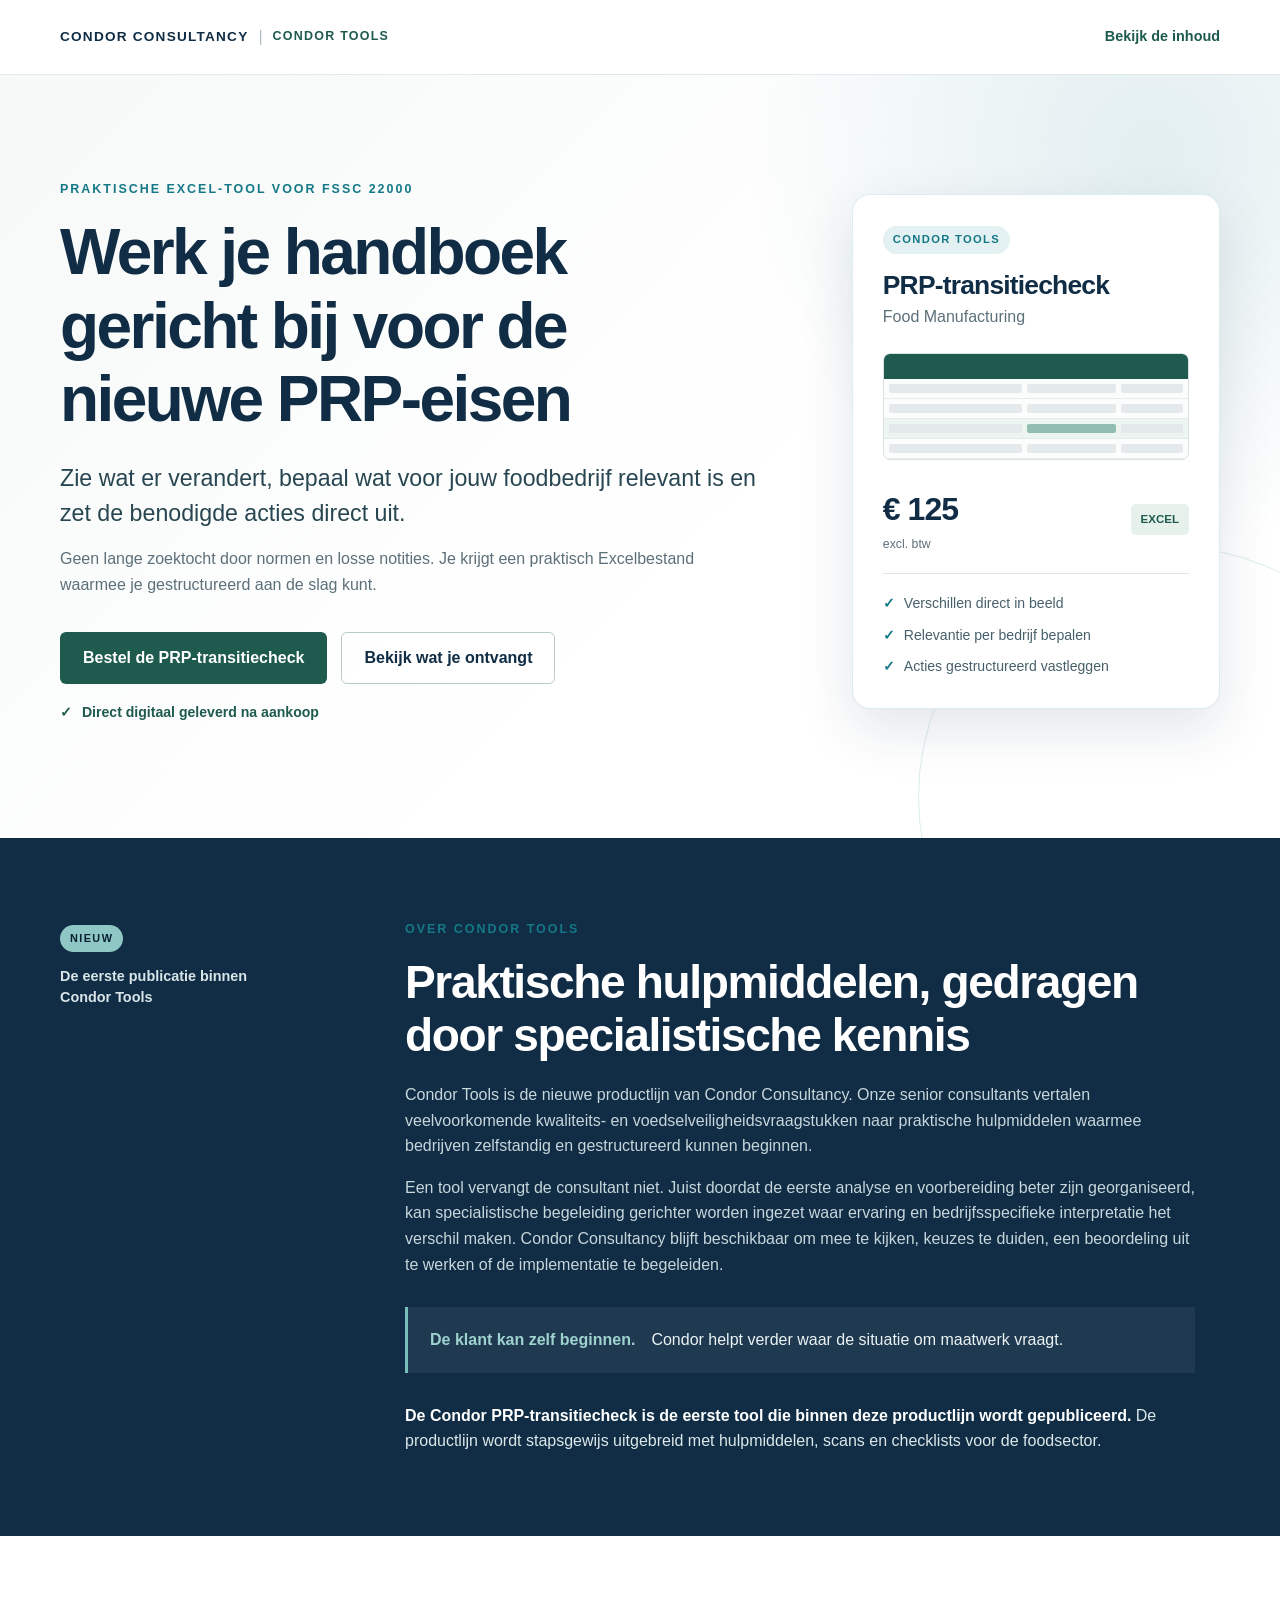
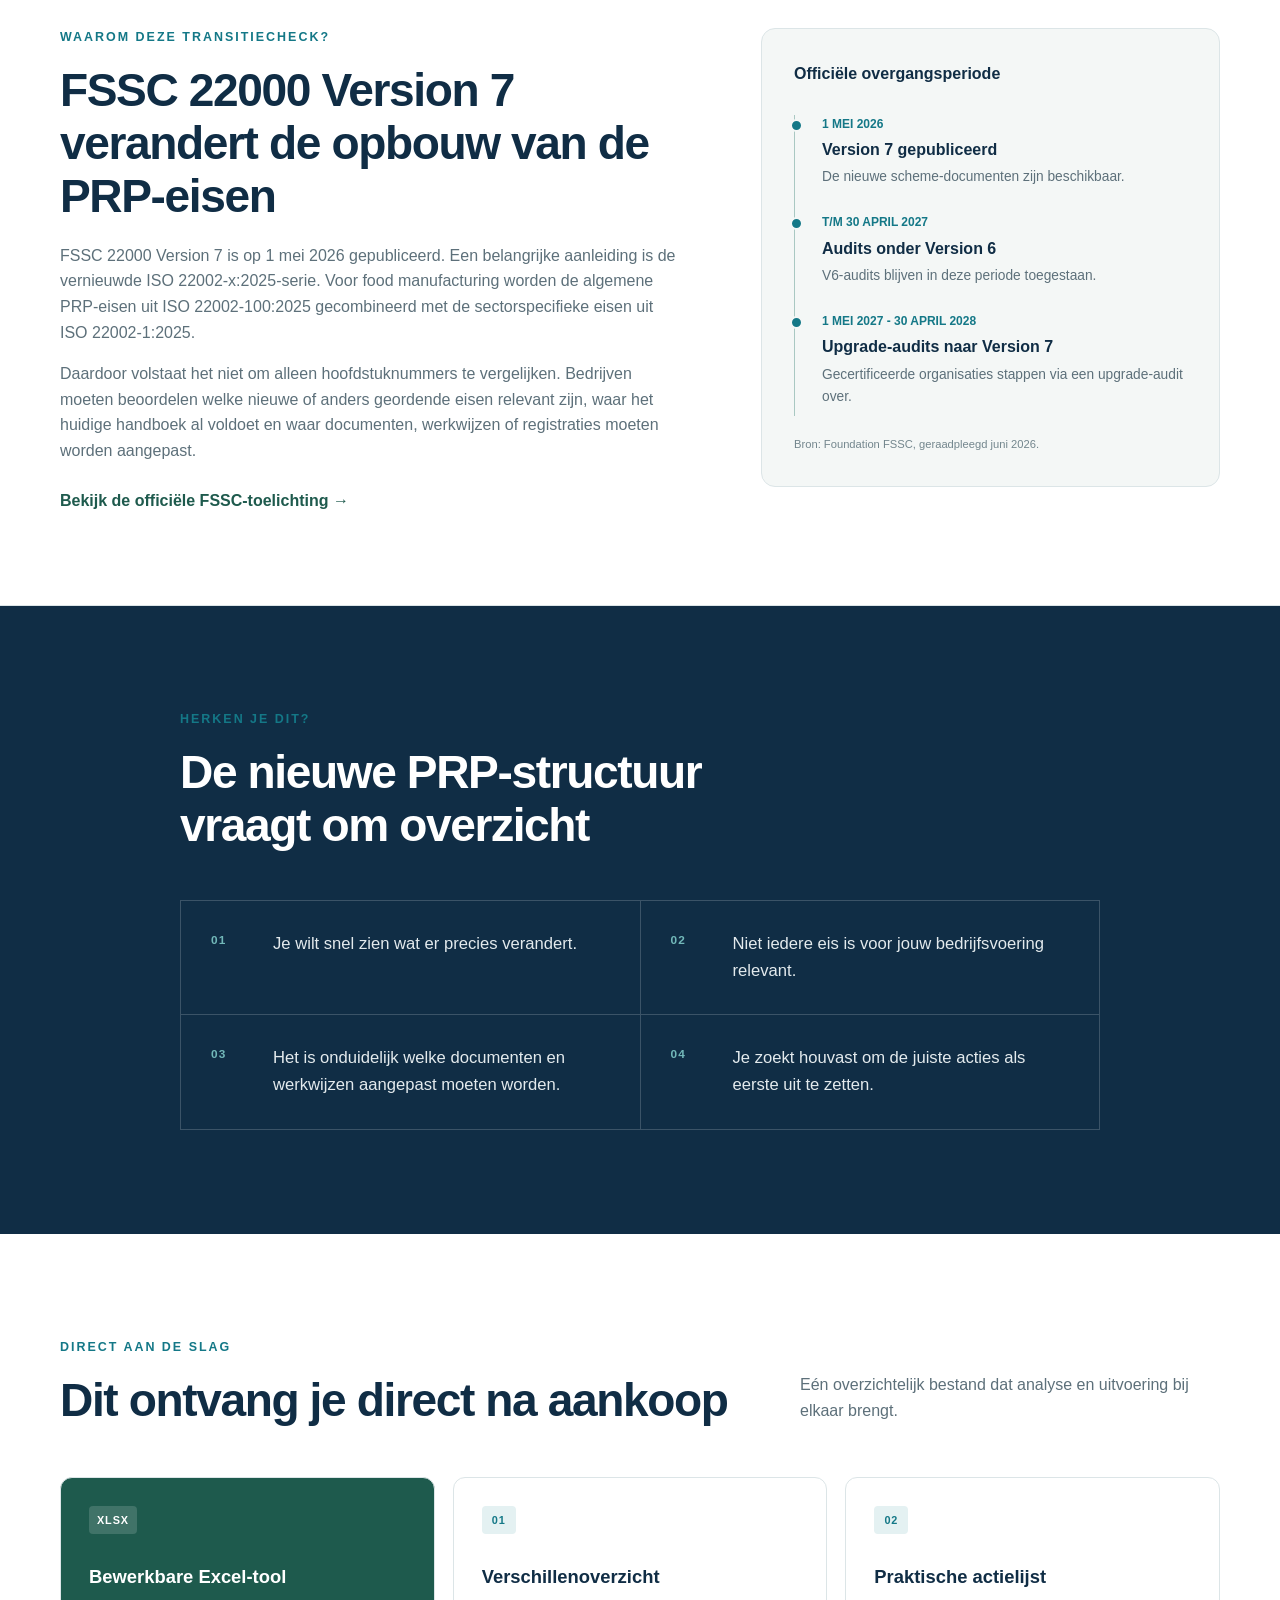
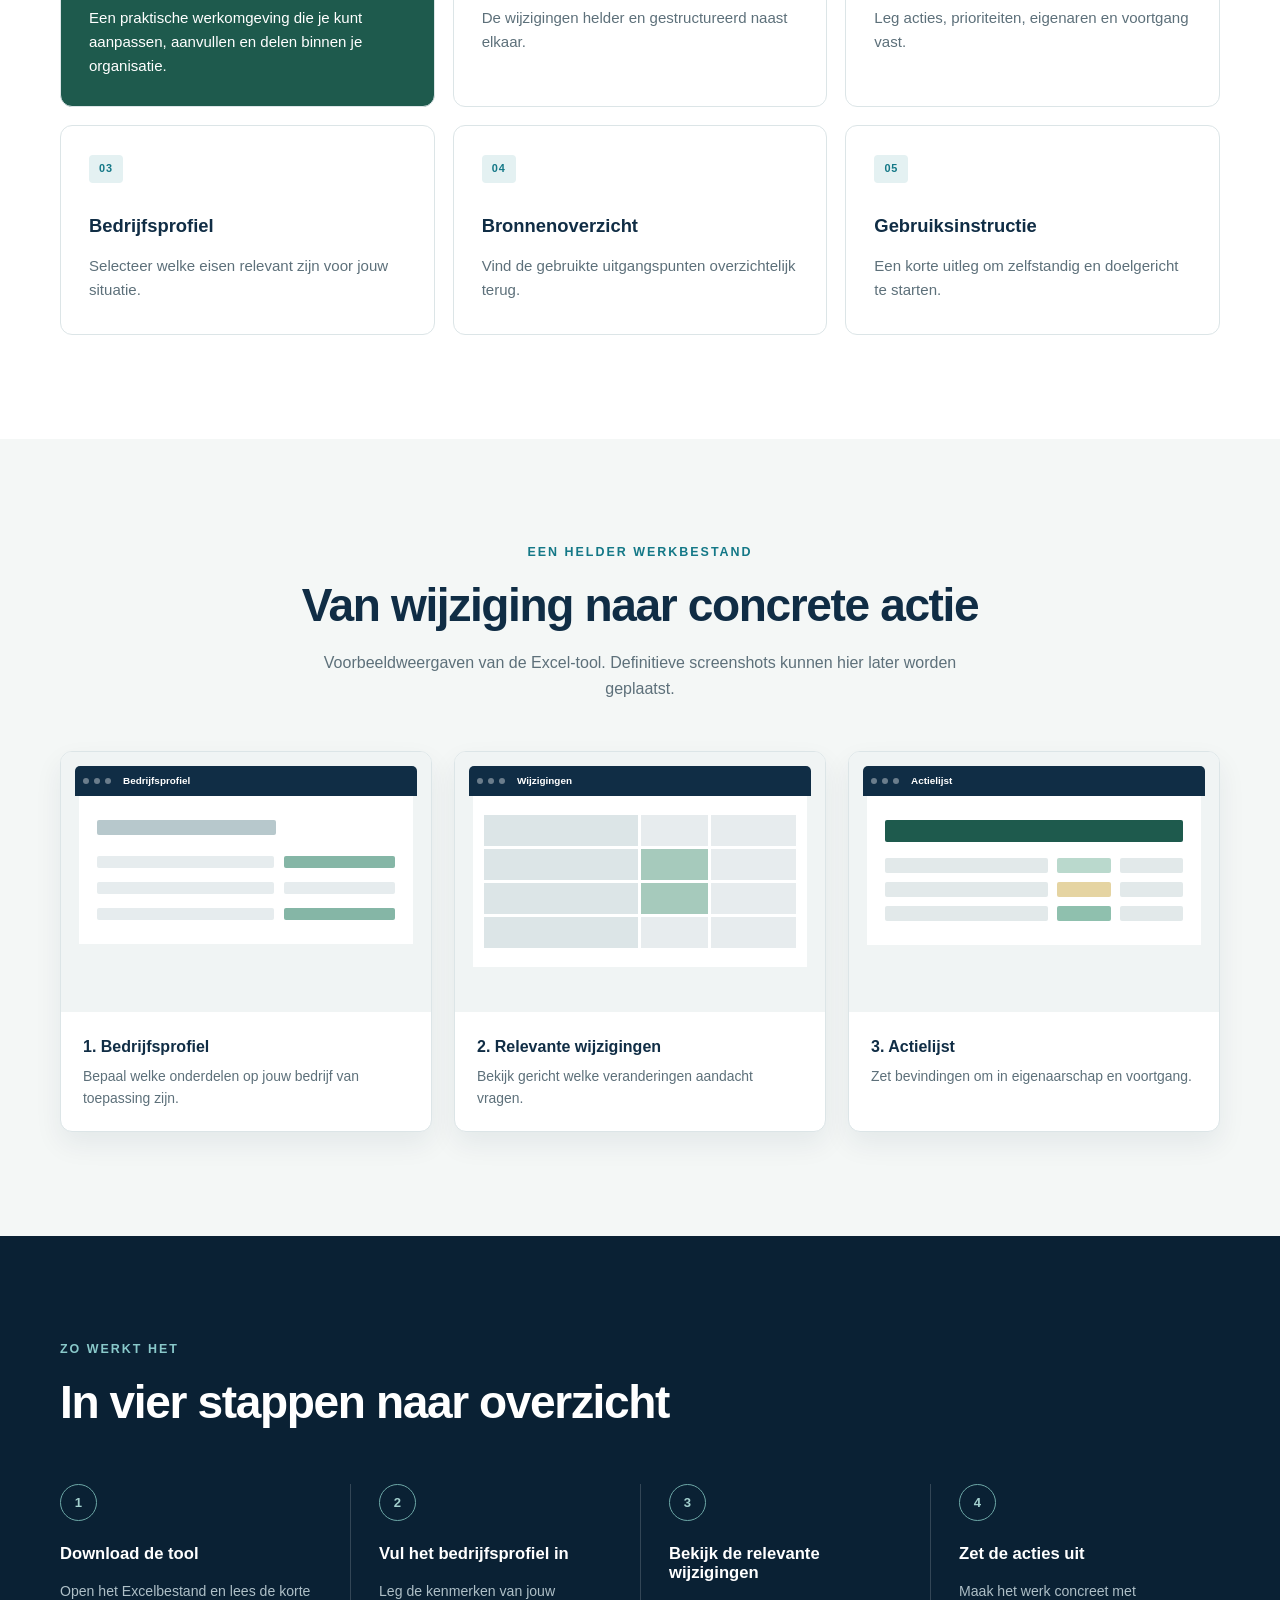
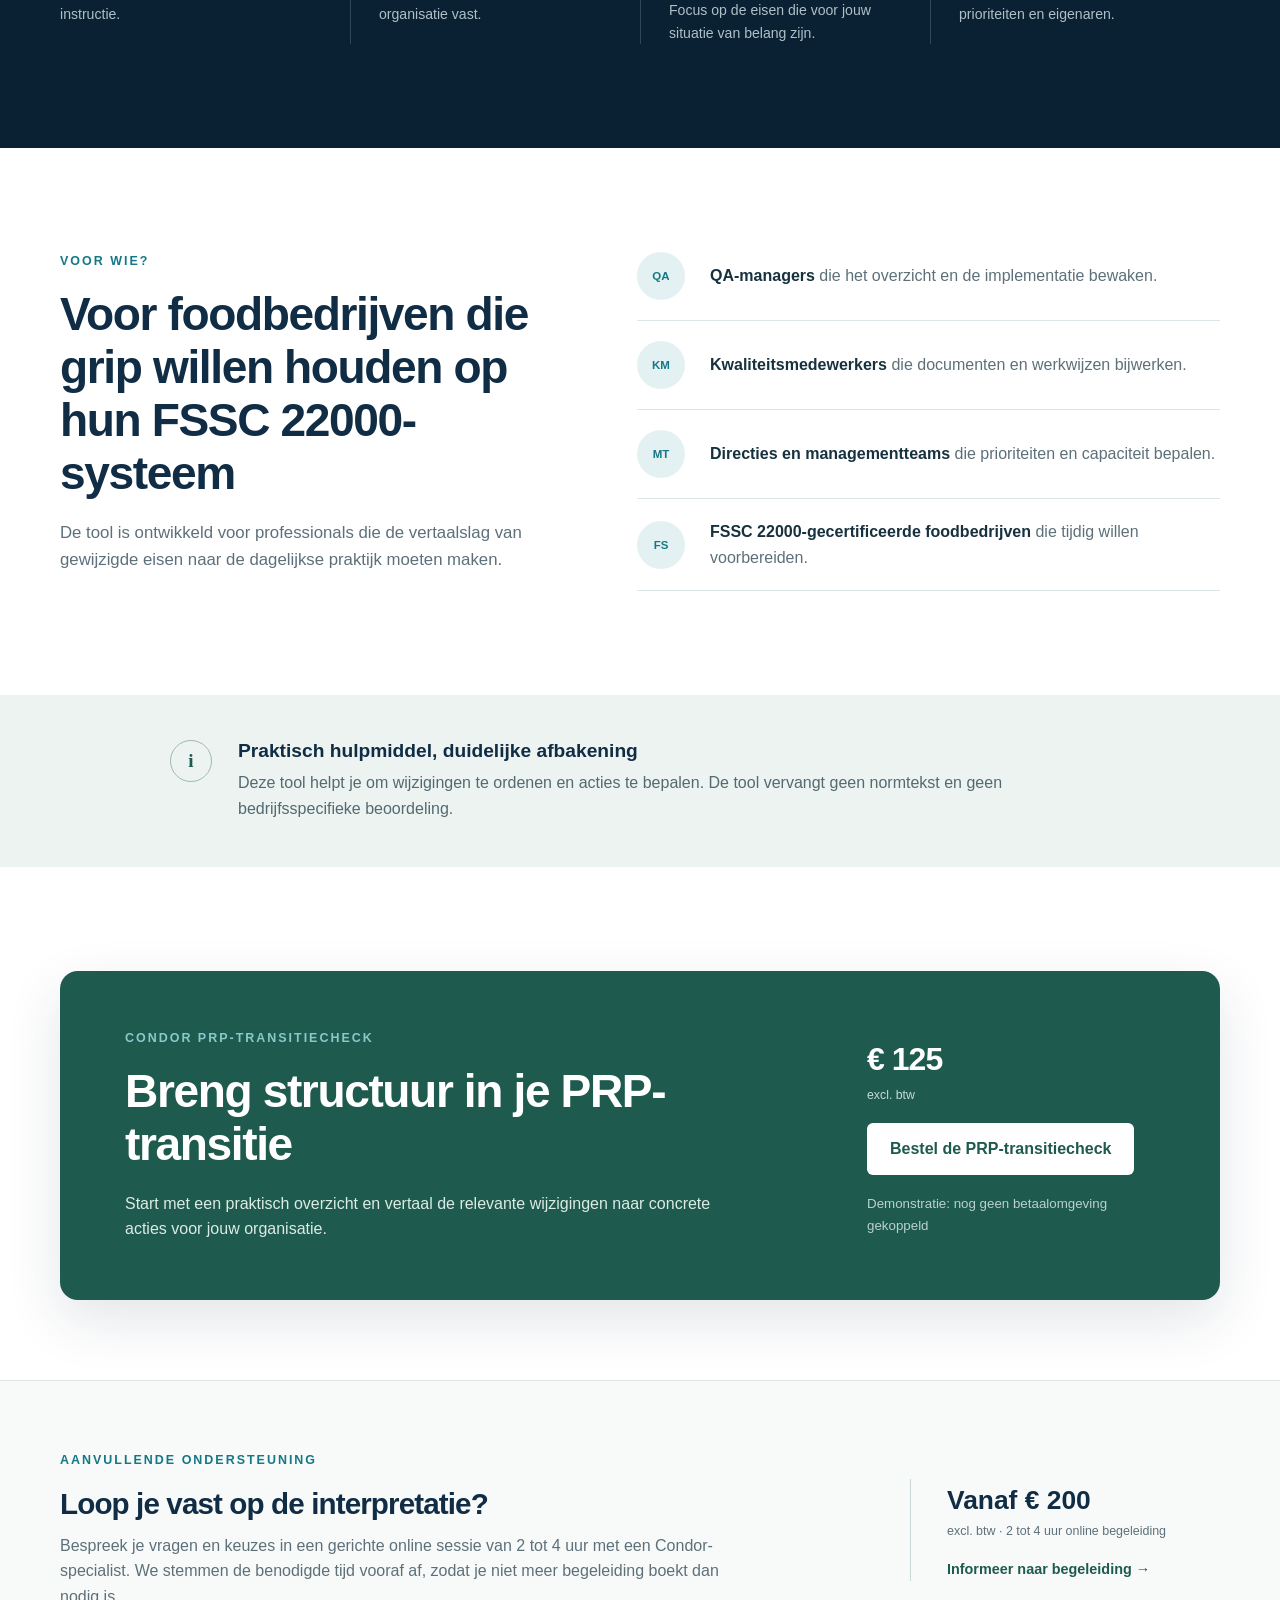
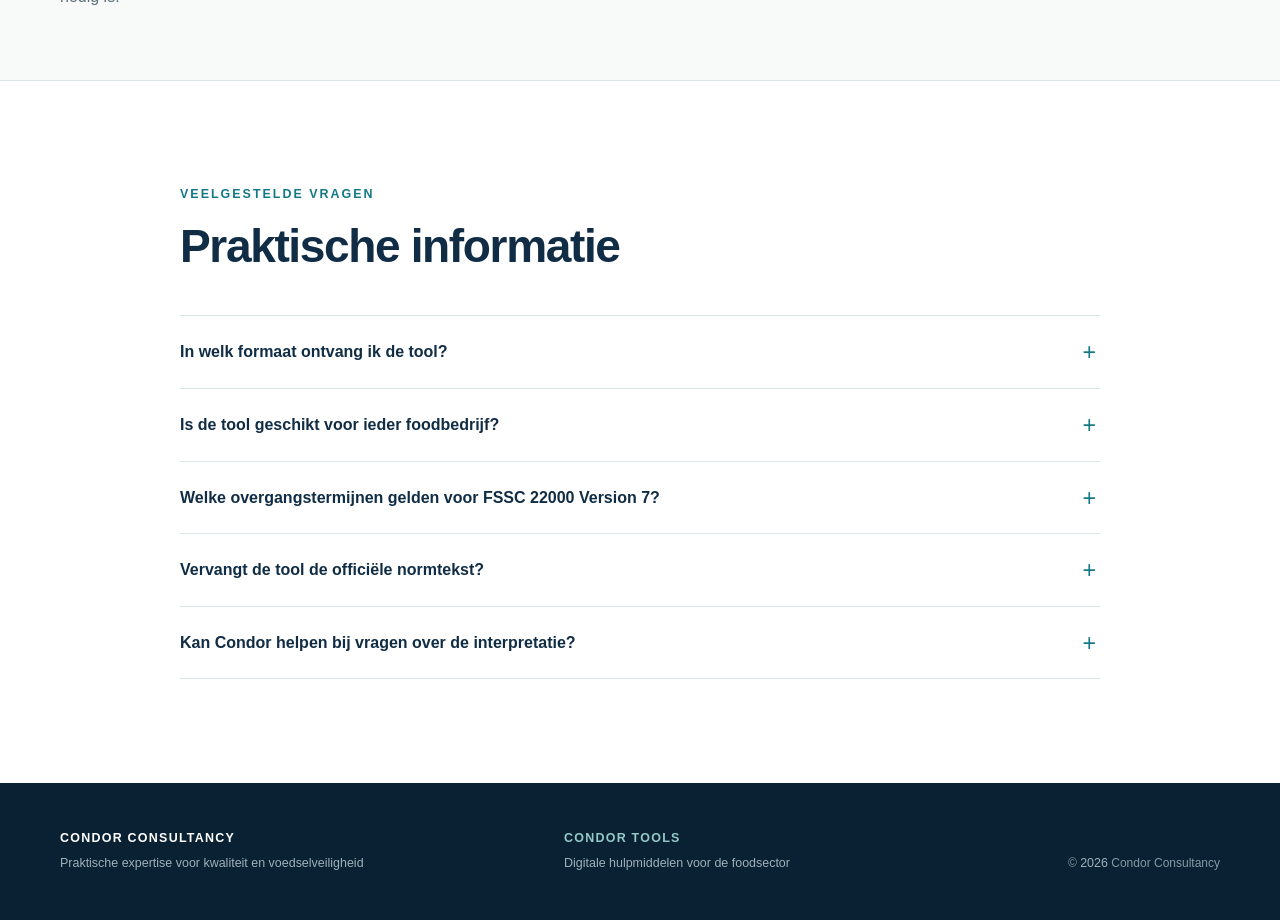
==== index.html @ 30e8ea29 "Publish Condor PRP demo page" ====
<!doctype html><html lang="nl"><head><meta charset="utf-8"><meta name="viewport" content="width=device-width, initial-scale=1"><meta name="description" content="Praktische Excel-tool voor de overgang naar FSSC 22000 Version 7. Vergelijk de nieuwe ISO 22002-100:2025 en ISO 22002-1:2025 PRP-eisen en zet acties gericht uit."><meta name="robots" content="index, follow"><meta property="og:type" content="product"><meta property="og:locale" content="nl_NL"><meta property="og:title" content="Condor PRP-transitiecheck | FSSC 22000 Version 7"><meta property="og:description" content="Breng de nieuwe PRP-eisen voor food manufacturing in beeld en vertaal relevante wijzigingen naar concrete acties."><meta property="product:price:amount" content="125"><meta property="product:price:currency" content="EUR"><title>PRP-transitiecheck FSSC 22000 Version 7 | Condor Tools</title><link rel="stylesheet" href="styles.min.css"></head><body><header class="site-header"><div class="container header-inner"><a class="brand" href="#top" aria-label="Condor Consultancy en Condor Tools"><span class="brand-main">CONDOR CONSULTANCY</span><span class="brand-divider">|</span><span class="brand-tools">CONDOR TOOLS</span></a><a class="header-link" href="#ontvangst">Bekijk de inhoud</a></div></header><main id="top"><section class="hero"><div class="container hero-grid"><div class="hero-copy"><p class="eyebrow">Praktische Excel-tool voor FSSC 22000</p><h1>Werk je handboek gericht bij voor de nieuwe PRP-eisen</h1><p class="hero-lead">Zie wat er verandert, bepaal wat voor jouw foodbedrijf relevant is en zet de benodigde acties direct uit.</p><p class="hero-sub">Geen lange zoektocht door normen en losse notities. Je krijgt een praktisch Excelbestand waarmee je gestructureerd aan de slag kunt.</p><div class="hero-actions"><a class="button button-primary" href="#bestellen">Bestel de PRP-transitiecheck</a><a class="button button-secondary" href="#ontvangst">Bekijk wat je ontvangt</a></div><p class="delivery-note"><span aria-hidden="true">&#10003;</span> Direct digitaal geleverd na aankoop</p></div><aside class="product-card" aria-label="Productoverzicht"><div class="product-label">Condor Tools</div><h2>PRP-transitiecheck</h2><p class="product-type">Food Manufacturing</p><div class="mini-sheet" aria-hidden="true"><div class="sheet-bar"></div><div class="sheet-row"><span></span><span></span><span></span></div><div class="sheet-row"><span></span><span></span><span></span></div><div class="sheet-row active"><span></span><span></span><span></span></div><div class="sheet-row"><span></span><span></span><span></span></div></div><div class="price-row"><div><span class="price">&euro; 125</span><span class="vat">excl. btw</span></div><span class="file-badge">Excel</span></div><ul class="compact-list"><li>Verschillen direct in beeld</li><li>Relevantie per bedrijf bepalen</li><li>Acties gestructureerd vastleggen</li></ul></aside></div></section><section class="tools-intro-section" aria-labelledby="tools-intro-title"><div class="container tools-intro-grid"><div class="tools-intro-label"><span>Nieuw</span><p>De eerste publicatie binnen Condor Tools</p></div><div class="tools-intro-copy"><p class="eyebrow">Over Condor Tools</p><h2 id="tools-intro-title">Praktische hulpmiddelen, gedragen door specialistische kennis</h2><p>Condor Tools is de nieuwe productlijn van Condor Consultancy. Onze senior consultants vertalen veelvoorkomende kwaliteits- en voedselveiligheidsvraagstukken naar praktische hulpmiddelen waarmee bedrijven zelfstandig en gestructureerd kunnen beginnen.</p><p>Een tool vervangt de consultant niet. Juist doordat de eerste analyse en voorbereiding beter zijn georganiseerd, kan specialistische begeleiding gerichter worden ingezet waar ervaring en bedrijfsspecifieke interpretatie het verschil maken. Condor Consultancy blijft beschikbaar om mee te kijken, keuzes te duiden, een beoordeling uit te werken of de implementatie te begeleiden.</p><div class="tools-principle"><strong>De klant kan zelf beginnen.</strong><span>Condor helpt verder waar de situatie om maatwerk vraagt.</span></div><p class="first-tool-note"><strong>De Condor PRP-transitiecheck is de eerste tool die binnen deze productlijn wordt gepubliceerd.</strong> De productlijn wordt stapsgewijs uitgebreid met hulpmiddelen, scans en checklists voor de foodsector.</p></div></div></section><section class="context-section" id="version-7"><div class="container context-grid"><div class="context-copy"><p class="eyebrow">Waarom deze transitiecheck?</p><h2>FSSC 22000 Version 7 verandert de opbouw van de PRP-eisen</h2><p>FSSC 22000 Version 7 is op 1 mei 2026 gepubliceerd. Een belangrijke aanleiding is de vernieuwde ISO 22002-x:2025-serie. Voor food manufacturing worden de algemene PRP-eisen uit ISO 22002-100:2025 gecombineerd met de sectorspecifieke eisen uit ISO 22002-1:2025.</p><p>Daardoor volstaat het niet om alleen hoofdstuknummers te vergelijken. Bedrijven moeten beoordelen welke nieuwe of anders geordende eisen relevant zijn, waar het huidige handboek al voldoet en waar documenten, werkwijzen of registraties moeten worden aangepast.</p><a class="text-link" href="https://www.fssc.com/insights/fssc-22000-version-7-key-changes/" target="_blank" rel="noopener">Bekijk de offici&euml;le FSSC-toelichting &rarr;</a></div><aside class="timeline-card" aria-label="Tijdlijn overgang FSSC 22000 Version 7"><p class="timeline-title">Offici&euml;le overgangsperiode</p><ol class="timeline"><li><span>1 mei 2026</span><strong>Version 7 gepubliceerd</strong><p>De nieuwe scheme-documenten zijn beschikbaar.</p></li><li><span>t/m 30 april 2027</span><strong>Audits onder Version 6</strong><p>V6-audits blijven in deze periode toegestaan.</p></li><li><span>1 mei 2027 - 30 april 2028</span><strong>Upgrade-audits naar Version 7</strong><p>Gecertificeerde organisaties stappen via een upgrade-audit over.</p></li></ol><small>Bron: Foundation FSSC, geraadpleegd juni 2026.</small></aside></div></section><section class="section problem-section"><div class="container narrow"><p class="eyebrow">Herken je dit?</p><h2>De nieuwe PRP-structuur vraagt om overzicht</h2><div class="problem-grid"><article class="problem-item"><span class="number">01</span><p>Je wilt snel zien wat er precies verandert.</p></article><article class="problem-item"><span class="number">02</span><p>Niet iedere eis is voor jouw bedrijfsvoering relevant.</p></article><article class="problem-item"><span class="number">03</span><p>Het is onduidelijk welke documenten en werkwijzen aangepast moeten worden.</p></article><article class="problem-item"><span class="number">04</span><p>Je zoekt houvast om de juiste acties als eerste uit te zetten.</p></article></div></div></section><section class="section receive-section" id="ontvangst"><div class="container"><div class="section-heading"><div><p class="eyebrow">Direct aan de slag</p><h2>Dit ontvang je direct na aankoop</h2></div><p>E&eacute;n overzichtelijk bestand dat analyse en uitvoering bij elkaar brengt.</p></div><div class="receive-grid"><article class="feature-card featured"><span class="feature-icon">XLSX</span><h3>Bewerkbare Excel-tool</h3><p>Een praktische werkomgeving die je kunt aanpassen, aanvullen en delen binnen je organisatie.</p></article><article class="feature-card"><span class="feature-icon">01</span><h3>Verschillenoverzicht</h3><p>De wijzigingen helder en gestructureerd naast elkaar.</p></article><article class="feature-card"><span class="feature-icon">02</span><h3>Praktische actielijst</h3><p>Leg acties, prioriteiten, eigenaren en voortgang vast.</p></article><article class="feature-card"><span class="feature-icon">03</span><h3>Bedrijfsprofiel</h3><p>Selecteer welke eisen relevant zijn voor jouw situatie.</p></article><article class="feature-card"><span class="feature-icon">04</span><h3>Bronnenoverzicht</h3><p>Vind de gebruikte uitgangspunten overzichtelijk terug.</p></article><article class="feature-card"><span class="feature-icon">05</span><h3>Gebruiksinstructie</h3><p>Een korte uitleg om zelfstandig en doelgericht te starten.</p></article></div></div></section><section class="section screenshots-section"><div class="container"><div class="section-heading centered"><div><p class="eyebrow">Een helder werkbestand</p><h2>Van wijziging naar concrete actie</h2></div><p>Voorbeeldweergaven van de Excel-tool. Definitieve screenshots kunnen hier later worden geplaatst.</p></div><div class="screenshots-grid"><figure class="screenshot-card"><div class="screen-mock"><div class="screen-top"><i></i><i></i><i></i><b>Bedrijfsprofiel</b></div><div class="profile-mock"><span class="profile-title"></span><span></span><span class="selected"></span><span></span><span></span><span></span><span class="selected"></span></div></div><figcaption><strong>1. Bedrijfsprofiel</strong><span>Bepaal welke onderdelen op jouw bedrijf van toepassing zijn.</span></figcaption></figure><figure class="screenshot-card"><div class="screen-mock"><div class="screen-top"><i></i><i></i><i></i><b>Wijzigingen</b></div><div class="table-mock"><span class="wide"></span><span></span><span></span><span class="wide"></span><span class="green"></span><span></span><span class="wide"></span><span class="green"></span><span></span><span class="wide"></span><span></span><span></span></div></div><figcaption><strong>2. Relevante wijzigingen</strong><span>Bekijk gericht welke veranderingen aandacht vragen.</span></figcaption></figure><figure class="screenshot-card"><div class="screen-mock"><div class="screen-top"><i></i><i></i><i></i><b>Actielijst</b></div><div class="action-mock"><span class="action-head"></span><span></span><em></em><b></b><span></span><em class="amber"></em><b></b><span></span><em class="done"></em><b></b></div></div><figcaption><strong>3. Actielijst</strong><span>Zet bevindingen om in eigenaarschap en voortgang.</span></figcaption></figure></div></div></section><section class="section process-section"><div class="container"><div class="section-heading"><div><p class="eyebrow light">Zo werkt het</p><h2>In vier stappen naar overzicht</h2></div></div><ol class="steps"><li><span>1</span><div><h3>Download de tool</h3><p>Open het Excelbestand en lees de korte instructie.</p></div></li><li><span>2</span><div><h3>Vul het bedrijfsprofiel in</h3><p>Leg de kenmerken van jouw organisatie vast.</p></div></li><li><span>3</span><div><h3>Bekijk de relevante wijzigingen</h3><p>Focus op de eisen die voor jouw situatie van belang zijn.</p></div></li><li><span>4</span><div><h3>Zet de acties uit</h3><p>Maak het werk concreet met prioriteiten en eigenaren.</p></div></li></ol></div></section><section class="section audience-section"><div class="container audience-grid"><div><p class="eyebrow">Voor wie?</p><h2>Voor foodbedrijven die grip willen houden op hun FSSC 22000-systeem</h2><p class="section-intro">De tool is ontwikkeld voor professionals die de vertaalslag van gewijzigde eisen naar de dagelijkse praktijk moeten maken.</p></div><div class="audience-list"><div><span>QA</span><p><strong>QA-managers</strong> die het overzicht en de implementatie bewaken.</p></div><div><span>KM</span><p><strong>Kwaliteitsmedewerkers</strong> die documenten en werkwijzen bijwerken.</p></div><div><span>MT</span><p><strong>Directies en managementteams</strong> die prioriteiten en capaciteit bepalen.</p></div><div><span>FS</span><p><strong>FSSC 22000-gecertificeerde foodbedrijven</strong> die tijdig willen voorbereiden.</p></div></div></div></section><section class="boundary-section"><div class="container boundary-inner"><span class="boundary-mark">i</span><div><h2>Praktisch hulpmiddel, duidelijke afbakening</h2><p>Deze tool helpt je om wijzigingen te ordenen en acties te bepalen. De tool vervangt geen normtekst en geen bedrijfsspecifieke beoordeling.</p></div></div></section><section class="section order-section" id="bestellen"><div class="container"><div class="order-card"><div class="order-copy"><p class="eyebrow light">Condor PRP-transitiecheck</p><h2>Breng structuur in je PRP-transitie</h2><p>Start met een praktisch overzicht en vertaal de relevante wijzigingen naar concrete acties voor jouw organisatie.</p></div><div class="order-action"><div><span class="price price-light">&euro; 125</span><span class="vat light">excl. btw</span></div><a class="button button-white" href="mailto:info@condor-consultancy.com?subject=Bestelling%20PRP-transitiecheck">Bestel de PRP-transitiecheck</a><small>Demonstratie: nog geen betaalomgeving gekoppeld</small></div></div></div></section><section class="support-section"><div class="container support-inner"><div><p class="eyebrow">Aanvullende ondersteuning</p><h2>Loop je vast op de interpretatie?</h2><p>Bespreek je vragen en keuzes in een gerichte online sessie van 2 tot 4 uur met een Condor-specialist. We stemmen de benodigde tijd vooraf af, zodat je niet meer begeleiding boekt dan nodig is.</p></div><div class="support-offer"><span class="support-price">Vanaf &euro; 200</span><span>excl. btw &middot; 2 tot 4 uur online begeleiding</span><a href="mailto:info@condor-consultancy.com?subject=Review%20PRP-transitie">Informeer naar begeleiding &rarr;</a></div></div></section><section class="section faq-section"><div class="container narrow"><p class="eyebrow">Veelgestelde vragen</p><h2>Praktische informatie</h2><div class="faq-list"><details><summary>In welk formaat ontvang ik de tool?</summary><p>Je ontvangt een bewerkbaar Excelbestand met de transitiecheck, actielijst, het bedrijfsprofiel, bronnen en een korte gebruiksinstructie.</p></details><details><summary>Is de tool geschikt voor ieder foodbedrijf?</summary><p>De tool is gericht op food manufacturing-organisaties die werken met FSSC 22000. Via het bedrijfsprofiel bepaal je welke eisen voor jouw situatie relevant zijn.</p></details><details><summary>Welke overgangstermijnen gelden voor FSSC 22000 Version 7?</summary><p>Version 7 is gepubliceerd op 1 mei 2026. Audits tegen Version 6 zijn toegestaan tot en met 30 april 2027. Upgrade-audits naar Version 7 worden uitgevoerd van 1 mei 2027 tot en met 30 april 2028.</p></details><details><summary>Vervangt de tool de offici&euml;le normtekst?</summary><p>Nee. De tool ondersteunt de analyse en actieplanning, maar vervangt de normtekst of een bedrijfsspecifieke beoordeling niet.</p></details><details><summary>Kan Condor helpen bij vragen over de interpretatie?</summary><p>Ja. Je kunt 2 tot 4 uur online begeleiding met een Condor-specialist boeken, vanaf &euro; 200 excl. btw. De benodigde tijd stemmen we vooraf met je af.</p></details></div></div></section></main><footer class="site-footer"><div class="container footer-inner"><div><strong>CONDOR CONSULTANCY</strong><span>Praktische expertise voor kwaliteit en voedselveiligheid</span></div><div class="footer-tools"><strong>CONDOR TOOLS</strong><span>Digitale hulpmiddelen voor de foodsector</span></div><p>&copy; <span id="year"></span> Condor Consultancy</p></div></footer><script src="script.js"></script><script type="application/ld+json">{"@context":"https://schema.org","@graph":[{"@type":"Product","name":"Condor PRP-transitiecheck | Food Manufacturing","description":"Bewerkbare Excel-tool voor de overgang naar FSSC 22000 Version 7 en de vernieuwde PRP-eisen voor food manufacturing.","brand":{"@type":"Brand","name":"Condor Tools"},"offers":{"@type":"Offer","price":"125","priceCurrency":"EUR","availability":"https://schema.org/InStock"}},{"@type":"FAQPage","mainEntity":[{"@type":"Question","name":"In welk formaat ontvang ik de tool?","acceptedAnswer":{"@type":"Answer","text":"Je ontvangt een bewerkbaar Excelbestand met de transitiecheck, actielijst, het bedrijfsprofiel, bronnen en een korte gebruiksinstructie."}},{"@type":"Question","name":"Welke overgangstermijnen gelden voor FSSC 22000 Version 7?","acceptedAnswer":{"@type":"Answer","text":"Version 7 is gepubliceerd op 1 mei 2026. Audits tegen Version 6 zijn toegestaan tot en met 30 april 2027. Upgrade-audits naar Version 7 worden uitgevoerd van 1 mei 2027 tot en met 30 april 2028."}},{"@type":"Question","name":"Vervangt de tool de officiele normtekst?","acceptedAnswer":{"@type":"Answer","text":"Nee. De tool ondersteunt de analyse en actieplanning, maar vervangt de normtekst of een bedrijfsspecifieke beoordeling niet."}}]}]}</script></body></html>
---- styles.min.css ----
:root{--navy:#102d45;--navy-deep:#0a2134;--green:#1e5a4d;--green-dark:#17473d;--petrol:#147887;--petrol-light:#e4f1f2;--ink:#17313e;--muted:#5d707a;--line:#dce5e7;--soft:#f4f7f6;--white:#ffffff;--shadow:0 20px 55px rgba(16,45,69,0.12);--radius:18px}*{box-sizing:border-box}html{scroll-behavior:smooth}body{margin:0;color:var(--ink);background:var(--white);font-family:"Segoe UI",Arial,sans-serif;line-height:1.6;-webkit-font-smoothing:antialiased}a{color:inherit}h1,h2,h3,p{margin-top:0}h1,h2,h3{line-height:1.15}h1{max-width:720px;margin-bottom:24px;color:var(--navy);font-size:clamp(2.45rem,5vw,4.5rem);letter-spacing:-.04em}h2{margin-bottom:20px;color:var(--navy);font-size:clamp(2rem,3.6vw,3rem);letter-spacing:-.03em}h3{color:var(--navy);font-size:1.15rem}.container{width:min(1160px,calc(100% - 40px));margin-inline:auto}.narrow{width:min(920px,calc(100% - 40px))}.section{padding:104px 0}.eyebrow{margin-bottom:16px;color:var(--petrol);font-size:.78rem;font-weight:800;letter-spacing:.16em;text-transform:uppercase}.eyebrow.light{color:#89c9ca}.site-header{position:sticky;z-index:20;top:0;border-bottom:1px solid rgba(220,229,231,.85);background:rgba(255,255,255,.94);backdrop-filter:blur(12px)}.header-inner{display:flex;min-height:74px;align-items:center;justify-content:space-between;gap:20px}.brand{display:flex;align-items:center;gap:10px;color:var(--navy);text-decoration:none}.brand-main{font-size:.85rem;font-weight:800;letter-spacing:.09em}.brand-divider{color:#aebdc1}.brand-tools{color:var(--green);font-size:.78rem;font-weight:800;letter-spacing:.1em}.header-link{color:var(--green);font-size:.9rem;font-weight:700;text-decoration:none}.hero{position:relative;overflow:hidden;padding:105px 0 115px;background:radial-gradient(circle at 90% 10%,rgba(20,120,135,.12),transparent 30%),linear-gradient(135deg,#f6f9f8 0,#fff 58%)}.hero::after{position:absolute;right:-140px;bottom:-210px;width:500px;height:500px;border:1px solid rgba(20,120,135,.14);border-radius:50%;content:""}.hero-grid{position:relative;z-index:1;display:grid;grid-template-columns:1.45fr .75fr;align-items:center;gap:80px}.hero-lead{max-width:700px;margin-bottom:16px;color:#284651;font-size:clamp(1.2rem,2vw,1.45rem);line-height:1.5}.hero-sub{max-width:660px;margin-bottom:34px;color:var(--muted)}.hero-actions{display:flex;flex-wrap:wrap;gap:14px}.button{display:inline-flex;min-height:52px;align-items:center;justify-content:center;padding:12px 22px;border:1px solid transparent;border-radius:6px;font-weight:750;text-decoration:none;transition:transform 160ms ease,background 160ms ease}.button:hover{transform:translateY(-2px)}.button-primary{background:var(--green);color:var(--white)}.button-primary:hover{background:var(--green-dark)}.button-secondary{border-color:#bac9cc;background:rgba(255,255,255,.8);color:var(--navy)}.delivery-note{margin:17px 0 0;color:var(--green);font-size:.88rem;font-weight:650}.delivery-note span{margin-right:6px}.product-card{padding:30px;border:1px solid rgba(20,120,135,.14);border-radius:var(--radius);background:var(--white);box-shadow:var(--shadow)}.product-label{display:inline-block;margin-bottom:16px;padding:5px 10px;border-radius:50px;background:var(--petrol-light);color:var(--petrol);font-size:.7rem;font-weight:800;letter-spacing:.12em;text-transform:uppercase}.product-card h2{margin-bottom:3px;font-size:1.65rem}.product-type{color:var(--muted)}.mini-sheet{margin:24px 0;overflow:hidden;border:1px solid #d9e2e4;border-radius:7px;background:#fbfcfc}.sheet-bar{height:25px;background:var(--green)}.sheet-row{display:grid;grid-template-columns:1.5fr 1fr .7fr;gap:5px;padding:5px;border-bottom:1px solid #e5ebec}.sheet-row span{height:9px;border-radius:2px;background:#e4eaeb}.sheet-row.active{background:#edf5f1}.sheet-row.active span:nth-child(2){background:#91beb0}.price-row{display:flex;align-items:center;justify-content:space-between;gap:20px;padding-bottom:18px;border-bottom:1px solid var(--line)}.price{color:var(--navy);font-size:2rem;font-weight:800;letter-spacing:-.03em}.vat{display:block;color:var(--muted);font-size:.77rem}.file-badge{padding:6px 10px;border-radius:5px;background:#e6f1ec;color:var(--green);font-size:.72rem;font-weight:800;text-transform:uppercase}.compact-list{display:grid;gap:9px;margin:18px 0 0;padding:0;list-style:none;color:#47606b;font-size:.88rem}.compact-list li::before{margin-right:9px;color:var(--petrol);content:"\2713";font-weight:bold}.tools-intro-section{padding:82px 0;background:var(--navy)}.tools-intro-grid{display:grid;grid-template-columns:260px 1fr;align-items:start;gap:85px}.tools-intro-label{padding-top:4px}.tools-intro-label span{display:inline-block;margin-bottom:14px;padding:5px 10px;border-radius:50px;background:#8fc7c5;color:var(--navy-deep);font-size:.68rem;font-weight:850;letter-spacing:.13em;text-transform:uppercase}.tools-intro-label p{max-width:190px;color:#d9e5e8;font-size:.9rem;font-weight:700;line-height:1.45}.tools-intro-copy{max-width:790px}.tools-intro-copy h2{color:var(--white)}.tools-intro-copy>p:not(.eyebrow):not(.first-tool-note){color:#c7d6db}.tools-principle{display:flex;flex-wrap:wrap;gap:7px 16px;margin:30px 0;padding:20px 22px;border-left:3px solid #79bebb;background:rgba(255,255,255,.06);color:white}.tools-principle strong{color:#9fd2cf}.tools-principle span{color:#ecf3f4}.first-tool-note{margin-bottom:0;color:#dce8e9}.first-tool-note strong{color:white}.context-section{padding:92px 0;border-bottom:1px solid var(--line);background:#fff}.context-grid{display:grid;grid-template-columns:1.15fr .85fr;align-items:start;gap:80px}.context-copy h2{max-width:700px}.context-copy>p:not(.eyebrow){max-width:720px;color:var(--muted)}.text-link{display:inline-block;margin-top:8px;color:var(--green);font-weight:750;text-decoration:none}.timeline-card{padding:32px;border:1px solid var(--line);border-radius:14px;background:var(--soft)}.timeline-title{margin-bottom:28px;color:var(--navy);font-weight:800}.timeline{display:grid;gap:0;margin:0;padding:0;list-style:none}.timeline li{position:relative;padding:0 0 25px 27px;border-left:1px solid #a9c8c2}.timeline li:last-child{padding-bottom:8px}.timeline li::before{position:absolute;top:4px;left:-5px;width:9px;height:9px;border:2px solid var(--soft);border-radius:50%;background:var(--petrol);content:""}.timeline span{display:block;margin-bottom:3px;color:var(--petrol);font-size:.75rem;font-weight:800;text-transform:uppercase}.timeline strong{display:block;color:var(--navy)}.timeline p{margin:4px 0 0;color:var(--muted);font-size:.86rem}.timeline-card small{display:block;margin-top:20px;color:#73868d;font-size:.7rem}.problem-section{background:var(--navy)}.problem-section h2{max-width:650px;color:var(--white)}.problem-grid{display:grid;grid-template-columns:1fr 1fr;margin-top:48px;border-top:1px solid rgba(255,255,255,.18);border-left:1px solid rgba(255,255,255,.18)}.problem-item{display:grid;grid-template-columns:46px 1fr;gap:16px;padding:30px;border-right:1px solid rgba(255,255,255,.18);border-bottom:1px solid rgba(255,255,255,.18)}.problem-item p{margin:0;color:#e3eaed;font-size:1.04rem}.number{color:#72b8b9;font-size:.74rem;font-weight:800;letter-spacing:.1em}.section-heading{display:flex;align-items:end;justify-content:space-between;gap:60px;margin-bottom:50px}.section-heading h2{margin-bottom:0}.section-heading>p{max-width:420px;margin-bottom:3px;color:var(--muted)}.section-heading.centered{display:block;max-width:750px;margin-inline:auto;text-align:center}.section-heading.centered>p{max-width:650px;margin:18px auto 0}.receive-grid{display:grid;grid-template-columns:repeat(3,1fr);gap:18px}.feature-card{min-height:210px;padding:28px;border:1px solid var(--line);border-radius:12px;background:var(--white)}.feature-card.featured{background:var(--green)}.feature-card.featured h3,.feature-card.featured p{color:var(--white)}.feature-card p{margin-bottom:0;color:var(--muted);font-size:.94rem}.feature-icon{display:inline-flex;min-width:34px;height:28px;align-items:center;justify-content:center;margin-bottom:32px;padding:0 8px;border-radius:4px;background:var(--petrol-light);color:var(--petrol);font-size:.68rem;font-weight:800;letter-spacing:.08em}.featured .feature-icon{background:rgba(255,255,255,.15);color:#fff}.screenshots-section{background:var(--soft)}.screenshots-grid{display:grid;grid-template-columns:repeat(3,1fr);gap:22px}.screenshot-card{margin:0;overflow:hidden;border:1px solid var(--line);border-radius:12px;background:white;box-shadow:0 12px 28px rgba(16,45,69,.07)}.screen-mock{min-height:260px;padding:14px;background:#f0f4f4}.screen-top{display:flex;height:30px;align-items:center;gap:5px;padding:0 8px;border-radius:5px 5px 0 0;background:var(--navy);color:white;font-size:.62rem}.screen-top i{width:6px;height:6px;border-radius:50%;background:rgba(255,255,255,.38)}.screen-top b{margin-left:7px;font-weight:600}.profile-mock,.table-mock,.action-mock{display:grid;margin:0 4px;padding:24px 18px;background:white}.profile-mock{grid-template-columns:1.6fr 1fr;gap:14px 10px}.profile-mock span{height:12px;border-radius:2px;background:#e6ecee}.profile-mock .profile-title{grid-column:1/-1;width:60%;height:15px;margin-bottom:7px;background:#b7c8cc}.profile-mock .selected{background:#85b6a6}.table-mock{grid-template-columns:1.8fr .8fr 1fr;gap:1px;padding:18px 10px}.table-mock span{height:33px;border:1px solid white;background:#e7ecee}.table-mock .wide{background:#dce5e7}.table-mock .green{background:#a6cabc}.action-mock{grid-template-columns:1.8fr .6fr .7fr;gap:9px}.action-mock span,.action-mock em,.action-mock b{height:15px;border-radius:2px;background:#e2e9ea}.action-mock .action-head{grid-column:1/-1;height:22px;margin-bottom:7px;background:var(--green)}.action-mock em{background:#bad9cd}.action-mock em.amber{background:#e5d4a2}.action-mock em.done{background:#8fc0ae}.screenshot-card figcaption{display:grid;gap:5px;padding:22px}.screenshot-card figcaption strong{color:var(--navy)}.screenshot-card figcaption span{color:var(--muted);font-size:.87rem}.process-section{background:var(--navy-deep)}.process-section h2{color:white}.steps{display:grid;grid-template-columns:repeat(4,1fr);margin:55px 0 0;padding:0;list-style:none}.steps li{position:relative;padding:0 28px;border-left:1px solid rgba(255,255,255,.17)}.steps li:first-child{padding-left:0;border-left:0}.steps li>span{display:inline-flex;width:37px;height:37px;align-items:center;justify-content:center;margin-bottom:23px;border:1px solid #6da8a7;border-radius:50%;color:#a3d0ce;font-size:.82rem;font-weight:800}.steps h3{color:white;font-size:1.04rem}.steps p{margin-bottom:0;color:#aebfc7;font-size:.88rem}.audience-grid{display:grid;grid-template-columns:.9fr 1.1fr;align-items:start;gap:100px}.section-intro{color:var(--muted);font-size:1.05rem}.audience-list{display:grid}.audience-list>div{display:grid;grid-template-columns:55px 1fr;align-items:center;gap:18px;padding:20px 0;border-bottom:1px solid var(--line)}.audience-list>div:first-child{padding-top:0}.audience-list span{display:flex;width:48px;height:48px;align-items:center;justify-content:center;border-radius:50%;background:var(--petrol-light);color:var(--petrol);font-size:.72rem;font-weight:800}.audience-list p{margin:0;color:var(--muted)}.audience-list strong{color:var(--ink)}.boundary-section{padding:45px 0;background:#edf3f1}.boundary-inner{display:grid;grid-template-columns:46px 1fr;align-items:start;gap:22px;max-width:940px}.boundary-mark{display:flex;width:42px;height:42px;align-items:center;justify-content:center;border:1px solid #9dbbb4;border-radius:50%;color:var(--green);font-family:Georgia,serif;font-size:1.2rem;font-weight:bold}.boundary-inner h2{margin-bottom:8px;font-size:1.2rem;letter-spacing:0}.boundary-inner p{margin:0;color:#526a70}.order-section{padding-bottom:80px}.order-card{display:grid;grid-template-columns:1.4fr .6fr;align-items:center;gap:70px;padding:58px 65px;border-radius:var(--radius);background:var(--green);box-shadow:var(--shadow)}.order-copy h2{color:white}.order-copy p:not(.eyebrow){max-width:600px;margin-bottom:0;color:#dcebe6}.order-action{display:grid;justify-items:start;gap:18px}.price-light{color:white}.vat.light{color:#c4dcd5}.button-white{background:white;color:var(--green)}.order-action small{color:#b9d2cb}.support-section{padding:70px 0;border-top:1px solid var(--line);border-bottom:1px solid var(--line);background:#f8faf9}.support-inner{display:grid;grid-template-columns:1fr 310px;align-items:center;gap:80px}.support-inner h2{margin-bottom:12px;font-size:1.85rem}.support-inner p:not(.eyebrow){max-width:700px;margin-bottom:0;color:var(--muted)}.support-offer{display:grid;justify-items:start;padding-left:36px;border-left:1px solid #cad6d7}.support-price{color:var(--navy);font-size:1.65rem;font-weight:800}.support-offer>span:nth-child(2){color:var(--muted);font-size:.78rem}.support-offer a{margin-top:16px;color:var(--green);font-size:.9rem;font-weight:750;text-decoration:none}.faq-section h2{margin-bottom:42px}.faq-list{border-top:1px solid var(--line)}.faq-list details{border-bottom:1px solid var(--line)}.faq-list summary{position:relative;padding:23px 45px 23px 0;color:var(--navy);font-weight:750;cursor:pointer;list-style:none}.faq-list summary::-webkit-details-marker{display:none}.faq-list summary::after{position:absolute;top:18px;right:4px;color:var(--petrol);content:"+";font-size:1.45rem;font-weight:400}.faq-list details[open] summary::after{content:"\2212"}.faq-list details p{max-width:760px;padding:0 30px 22px 0;color:var(--muted)}.site-footer{padding:46px 0;background:var(--navy-deep);color:white}.footer-inner{display:grid;grid-template-columns:1fr 1fr auto;align-items:end;gap:50px}.footer-inner>div{display:grid;gap:5px}.footer-inner strong{font-size:.78rem;letter-spacing:.1em}.footer-inner span{color:#9eb1ba;font-size:.78rem}.footer-tools strong{color:#93c9c7}.footer-inner p{margin:0;color:#839aa5;font-size:.75rem}@media(max-width:900px){.section{padding:82px 0}.hero{padding:80px 0}.hero-grid{grid-template-columns:1fr;gap:45px}.tools-intro-grid{grid-template-columns:1fr;gap:25px}.tools-intro-label p{max-width:none}.context-grid{grid-template-columns:1fr;gap:45px}.product-card{max-width:560px}.receive-grid,.screenshots-grid{grid-template-columns:1fr 1fr}.steps{grid-template-columns:1fr 1fr;gap:40px 0}.steps li:nth-child(3){padding-left:0;border-left:0}.audience-grid{grid-template-columns:1fr;gap:50px}.order-card{grid-template-columns:1fr;gap:35px;padding:48px}.support-inner{grid-template-columns:1fr;gap:35px}.support-offer{padding:0;border:0}.footer-inner{grid-template-columns:1fr 1fr}.footer-inner p{grid-column:1/-1}}@media(max-width:620px){.container,.narrow{width:min(100% - 28px,1160px)}.section{padding:68px 0}.header-inner{min-height:66px}.brand{display:grid;grid-template-columns:auto auto;gap:0 7px}.brand-divider{display:none}.brand-main,.brand-tools{font-size:.67rem}.brand-tools{grid-column:1/-1}.header-link{font-size:.78rem}.hero{padding:62px 0 70px}.tools-intro-section{padding:62px 0}.context-section{padding:68px 0}h1{font-size:2.55rem}.hero-actions{display:grid}.button{width:100%}.product-card{padding:24px}.problem-grid,.receive-grid,.screenshots-grid,.steps{grid-template-columns:1fr}.problem-item{padding:24px 20px}.section-heading{display:block}.section-heading>p{margin-top:18px}.feature-card{min-height:0}.steps{gap:0}.steps li,.steps li:nth-child(3){display:grid;grid-template-columns:42px 1fr;gap:14px;padding:22px 0;border:0;border-bottom:1px solid rgba(255,255,255,.14)}.steps li>span{margin:0}.audience-list>div{grid-template-columns:48px 1fr}.boundary-inner{grid-template-columns:36px 1fr;gap:15px}.boundary-mark{width:34px;height:34px}.order-section{padding-bottom:60px}.order-card{padding:34px 24px}.support-section{padding:55px 0}.footer-inner{grid-template-columns:1fr;gap:28px}.footer-inner p{grid-column:auto}}@media(prefers-reduced-motion:reduce){html{scroll-behavior:auto}.button{transition:none}}
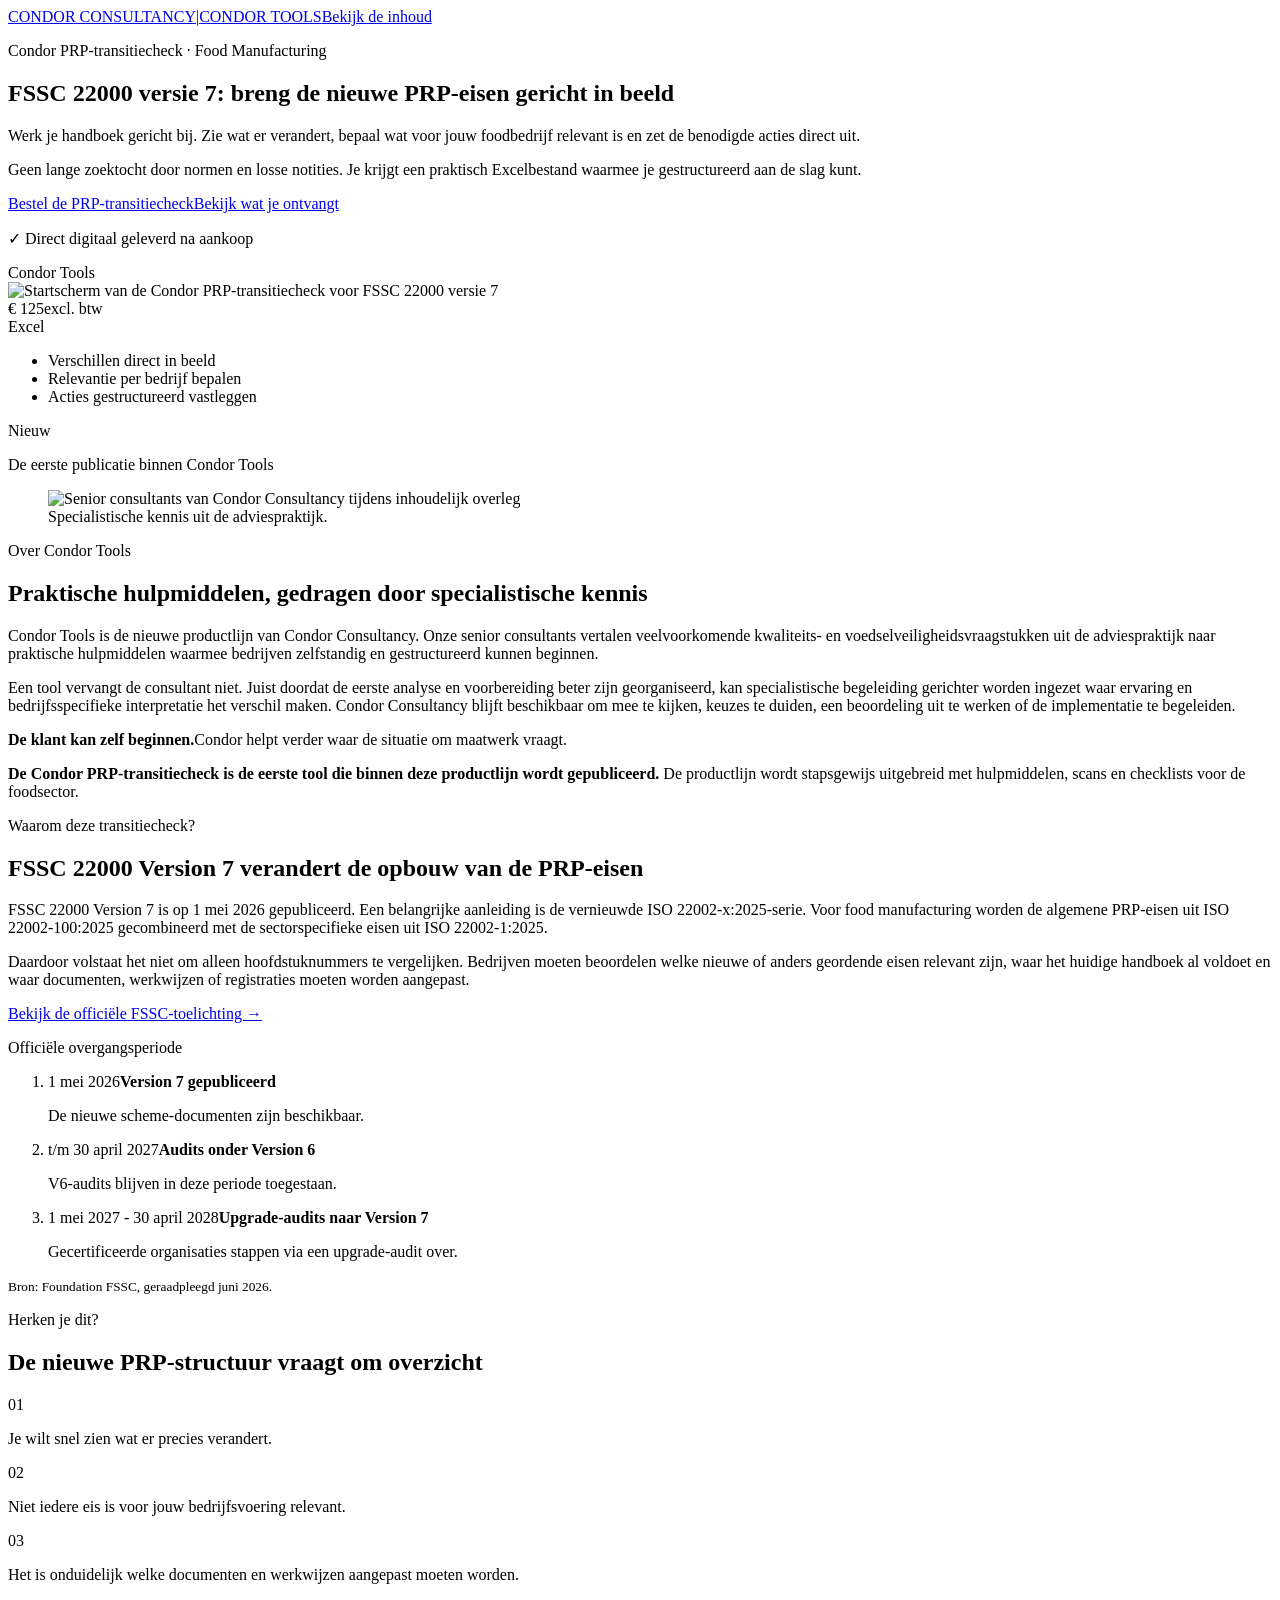
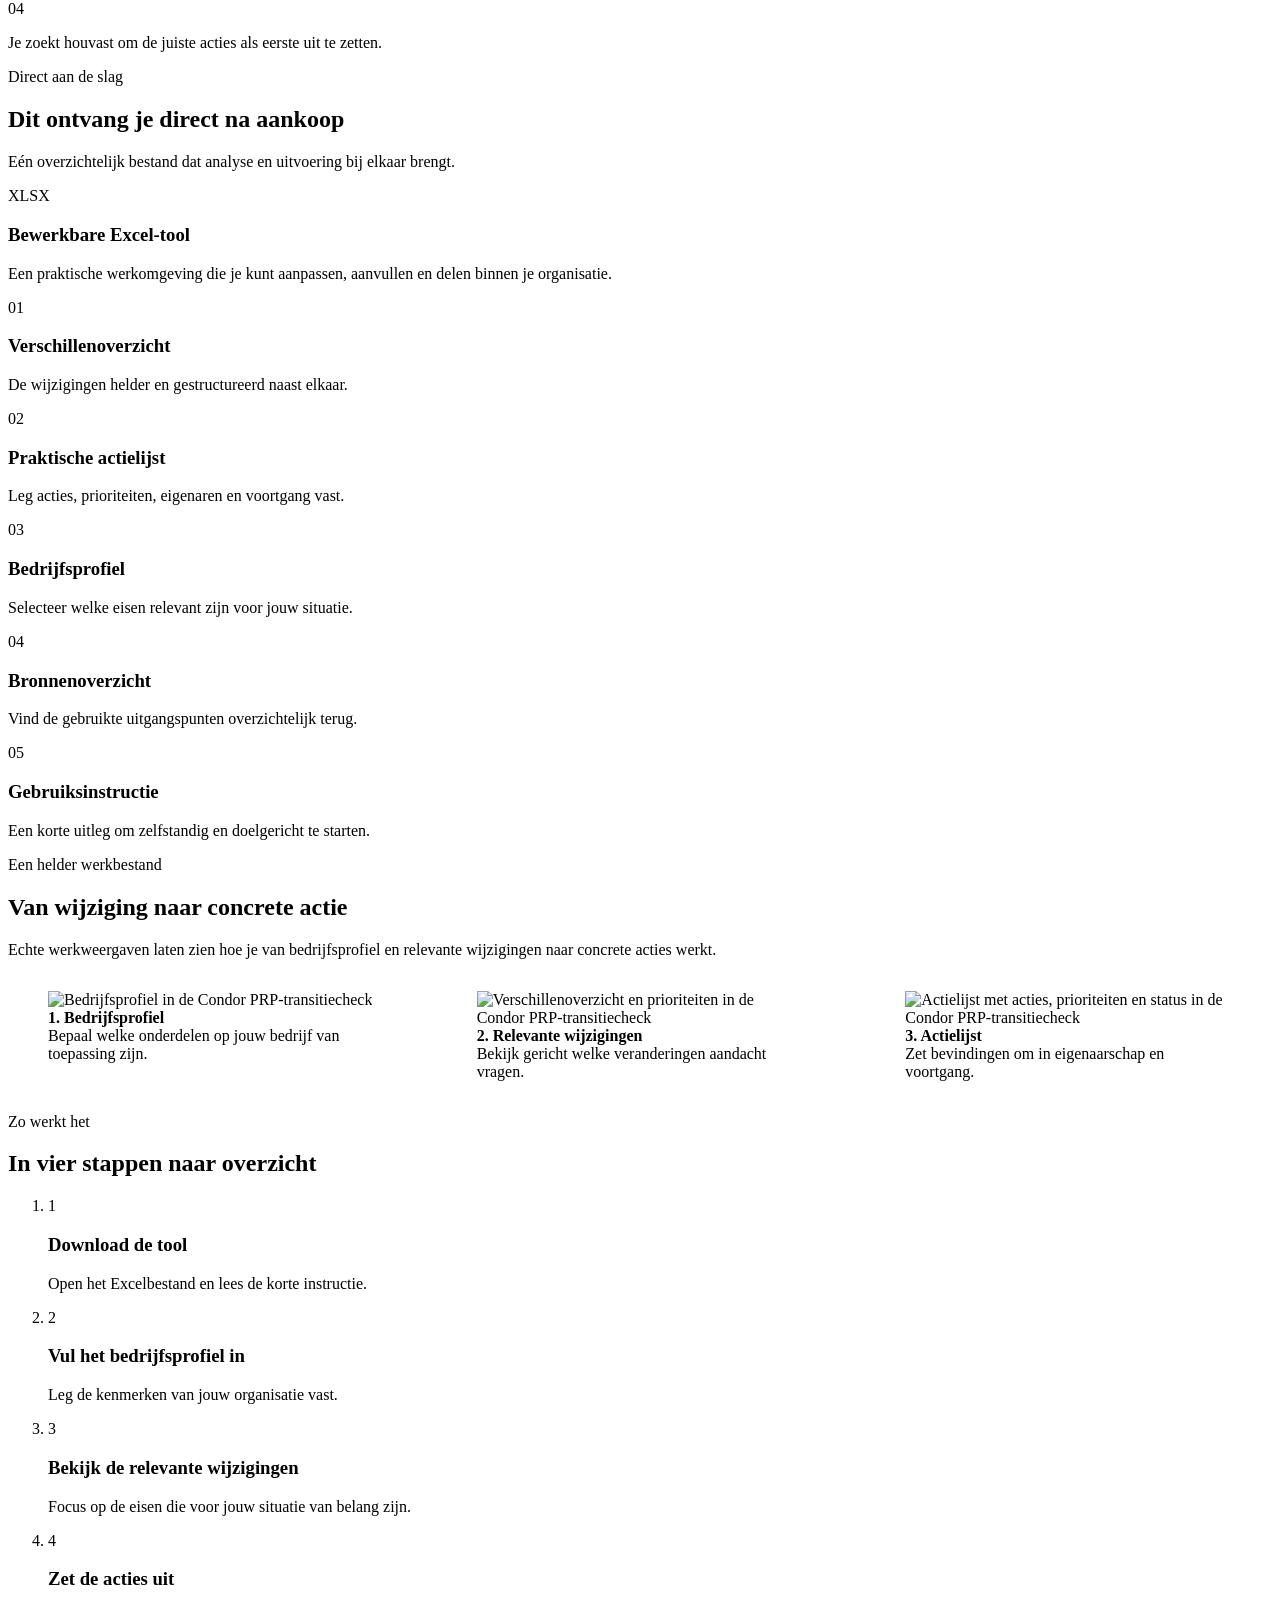
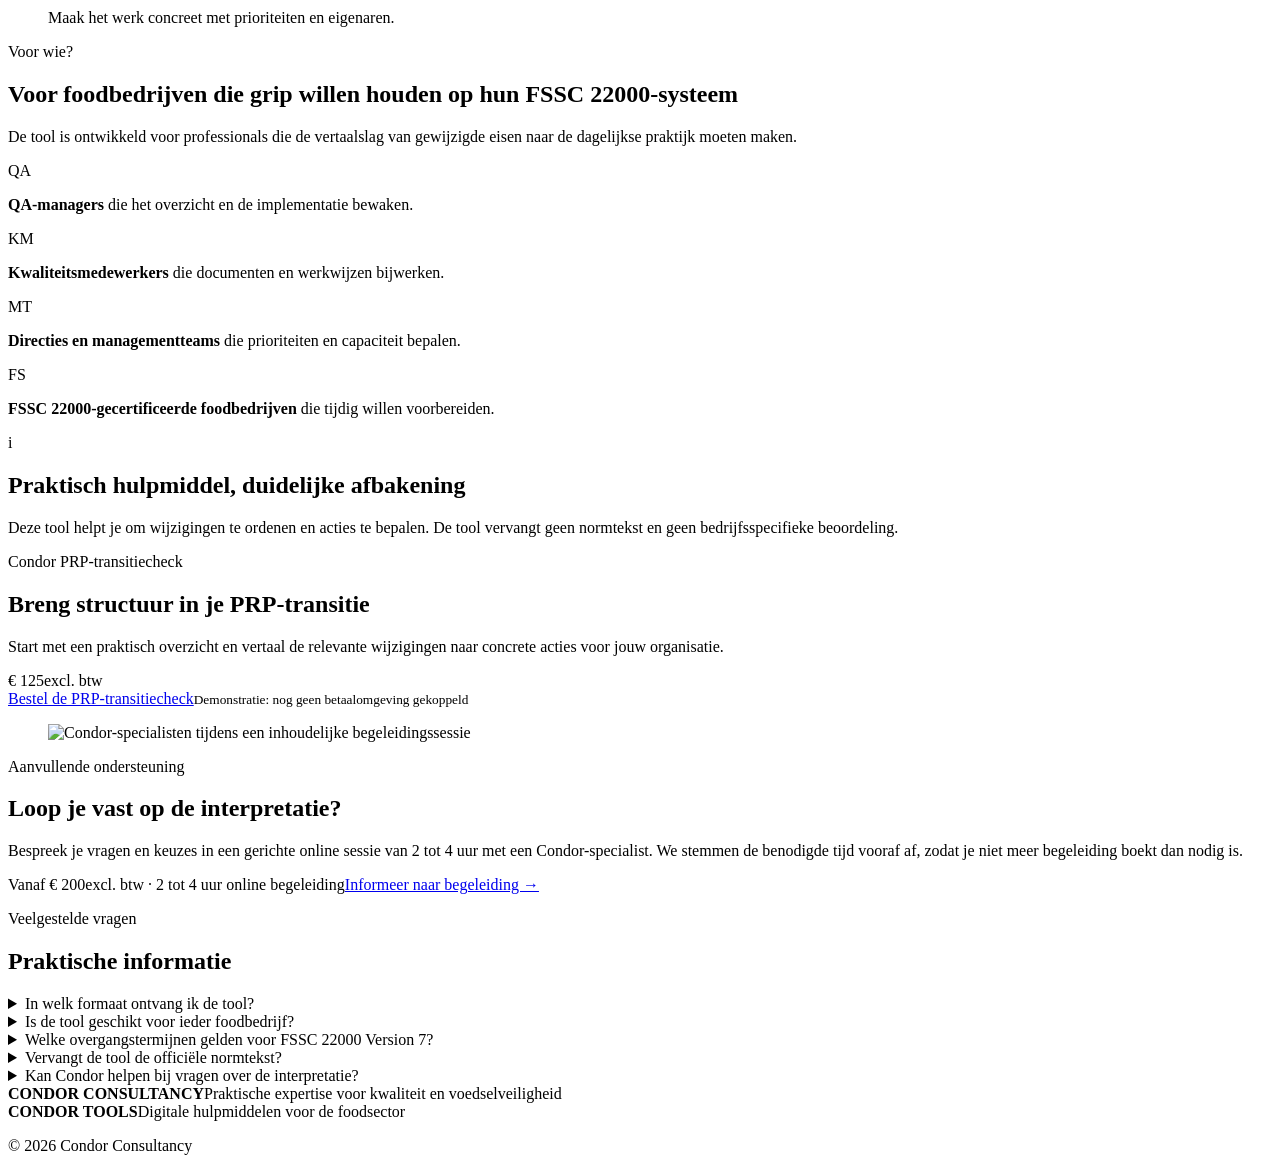
==== commit 61b9b086: "Publiceer volledige vernieuwde Condor Tools demo" ====
--- a/index.html
+++ b/index.html
@@ -1 +1,37 @@
-<!doctype html><html lang="nl"><head><meta charset="utf-8"><meta name="viewport" content="width=device-width, initial-scale=1"><meta name="description" content="Praktische Excel-tool voor de overgang naar FSSC 22000 Version 7. Vergelijk de nieuwe ISO 22002-100:2025 en ISO 22002-1:2025 PRP-eisen en zet acties gericht uit."><meta name="robots" content="index, follow"><meta property="og:type" content="product"><meta property="og:locale" content="nl_NL"><meta property="og:title" content="Condor PRP-transitiecheck | FSSC 22000 Version 7"><meta property="og:description" content="Breng de nieuwe PRP-eisen voor food manufacturing in beeld en vertaal relevante wijzigingen naar concrete acties."><meta property="product:price:amount" content="125"><meta property="product:price:currency" content="EUR"><title>PRP-transitiecheck FSSC 22000 Version 7 | Condor Tools</title><link rel="stylesheet" href="styles.min.css"></head><body><header class="site-header"><div class="container header-inner"><a class="brand" href="#top" aria-label="Condor Consultancy en Condor Tools"><span class="brand-main">CONDOR CONSULTANCY</span><span class="brand-divider">|</span><span class="brand-tools">CONDOR TOOLS</span></a><a class="header-link" href="#ontvangst">Bekijk de inhoud</a></div></header><main id="top"><section class="hero"><div class="container hero-grid"><div class="hero-copy"><p class="eyebrow">Praktische Excel-tool voor FSSC 22000</p><h1>Werk je handboek gericht bij voor de nieuwe PRP-eisen</h1><p class="hero-lead">Zie wat er verandert, bepaal wat voor jouw foodbedrijf relevant is en zet de benodigde acties direct uit.</p><p class="hero-sub">Geen lange zoektocht door normen en losse notities. Je krijgt een praktisch Excelbestand waarmee je gestructureerd aan de slag kunt.</p><div class="hero-actions"><a class="button button-primary" href="#bestellen">Bestel de PRP-transitiecheck</a><a class="button button-secondary" href="#ontvangst">Bekijk wat je ontvangt</a></div><p class="delivery-note"><span aria-hidden="true">&#10003;</span> Direct digitaal geleverd na aankoop</p></div><aside class="product-card" aria-label="Productoverzicht"><div class="product-label">Condor Tools</div><h2>PRP-transitiecheck</h2><p class="product-type">Food Manufacturing</p><div class="mini-sheet" aria-hidden="true"><div class="sheet-bar"></div><div class="sheet-row"><span></span><span></span><span></span></div><div class="sheet-row"><span></span><span></span><span></span></div><div class="sheet-row active"><span></span><span></span><span></span></div><div class="sheet-row"><span></span><span></span><span></span></div></div><div class="price-row"><div><span class="price">&euro; 125</span><span class="vat">excl. btw</span></div><span class="file-badge">Excel</span></div><ul class="compact-list"><li>Verschillen direct in beeld</li><li>Relevantie per bedrijf bepalen</li><li>Acties gestructureerd vastleggen</li></ul></aside></div></section><section class="tools-intro-section" aria-labelledby="tools-intro-title"><div class="container tools-intro-grid"><div class="tools-intro-label"><span>Nieuw</span><p>De eerste publicatie binnen Condor Tools</p></div><div class="tools-intro-copy"><p class="eyebrow">Over Condor Tools</p><h2 id="tools-intro-title">Praktische hulpmiddelen, gedragen door specialistische kennis</h2><p>Condor Tools is de nieuwe productlijn van Condor Consultancy. Onze senior consultants vertalen veelvoorkomende kwaliteits- en voedselveiligheidsvraagstukken naar praktische hulpmiddelen waarmee bedrijven zelfstandig en gestructureerd kunnen beginnen.</p><p>Een tool vervangt de consultant niet. Juist doordat de eerste analyse en voorbereiding beter zijn georganiseerd, kan specialistische begeleiding gerichter worden ingezet waar ervaring en bedrijfsspecifieke interpretatie het verschil maken. Condor Consultancy blijft beschikbaar om mee te kijken, keuzes te duiden, een beoordeling uit te werken of de implementatie te begeleiden.</p><div class="tools-principle"><strong>De klant kan zelf beginnen.</strong><span>Condor helpt verder waar de situatie om maatwerk vraagt.</span></div><p class="first-tool-note"><strong>De Condor PRP-transitiecheck is de eerste tool die binnen deze productlijn wordt gepubliceerd.</strong> De productlijn wordt stapsgewijs uitgebreid met hulpmiddelen, scans en checklists voor de foodsector.</p></div></div></section><section class="context-section" id="version-7"><div class="container context-grid"><div class="context-copy"><p class="eyebrow">Waarom deze transitiecheck?</p><h2>FSSC 22000 Version 7 verandert de opbouw van de PRP-eisen</h2><p>FSSC 22000 Version 7 is op 1 mei 2026 gepubliceerd. Een belangrijke aanleiding is de vernieuwde ISO 22002-x:2025-serie. Voor food manufacturing worden de algemene PRP-eisen uit ISO 22002-100:2025 gecombineerd met de sectorspecifieke eisen uit ISO 22002-1:2025.</p><p>Daardoor volstaat het niet om alleen hoofdstuknummers te vergelijken. Bedrijven moeten beoordelen welke nieuwe of anders geordende eisen relevant zijn, waar het huidige handboek al voldoet en waar documenten, werkwijzen of registraties moeten worden aangepast.</p><a class="text-link" href="https://www.fssc.com/insights/fssc-22000-version-7-key-changes/" target="_blank" rel="noopener">Bekijk de offici&euml;le FSSC-toelichting &rarr;</a></div><aside class="timeline-card" aria-label="Tijdlijn overgang FSSC 22000 Version 7"><p class="timeline-title">Offici&euml;le overgangsperiode</p><ol class="timeline"><li><span>1 mei 2026</span><strong>Version 7 gepubliceerd</strong><p>De nieuwe scheme-documenten zijn beschikbaar.</p></li><li><span>t/m 30 april 2027</span><strong>Audits onder Version 6</strong><p>V6-audits blijven in deze periode toegestaan.</p></li><li><span>1 mei 2027 - 30 april 2028</span><strong>Upgrade-audits naar Version 7</strong><p>Gecertificeerde organisaties stappen via een upgrade-audit over.</p></li></ol><small>Bron: Foundation FSSC, geraadpleegd juni 2026.</small></aside></div></section><section class="section problem-section"><div class="container narrow"><p class="eyebrow">Herken je dit?</p><h2>De nieuwe PRP-structuur vraagt om overzicht</h2><div class="problem-grid"><article class="problem-item"><span class="number">01</span><p>Je wilt snel zien wat er precies verandert.</p></article><article class="problem-item"><span class="number">02</span><p>Niet iedere eis is voor jouw bedrijfsvoering relevant.</p></article><article class="problem-item"><span class="number">03</span><p>Het is onduidelijk welke documenten en werkwijzen aangepast moeten worden.</p></article><article class="problem-item"><span class="number">04</span><p>Je zoekt houvast om de juiste acties als eerste uit te zetten.</p></article></div></div></section><section class="section receive-section" id="ontvangst"><div class="container"><div class="section-heading"><div><p class="eyebrow">Direct aan de slag</p><h2>Dit ontvang je direct na aankoop</h2></div><p>E&eacute;n overzichtelijk bestand dat analyse en uitvoering bij elkaar brengt.</p></div><div class="receive-grid"><article class="feature-card featured"><span class="feature-icon">XLSX</span><h3>Bewerkbare Excel-tool</h3><p>Een praktische werkomgeving die je kunt aanpassen, aanvullen en delen binnen je organisatie.</p></article><article class="feature-card"><span class="feature-icon">01</span><h3>Verschillenoverzicht</h3><p>De wijzigingen helder en gestructureerd naast elkaar.</p></article><article class="feature-card"><span class="feature-icon">02</span><h3>Praktische actielijst</h3><p>Leg acties, prioriteiten, eigenaren en voortgang vast.</p></article><article class="feature-card"><span class="feature-icon">03</span><h3>Bedrijfsprofiel</h3><p>Selecteer welke eisen relevant zijn voor jouw situatie.</p></article><article class="feature-card"><span class="feature-icon">04</span><h3>Bronnenoverzicht</h3><p>Vind de gebruikte uitgangspunten overzichtelijk terug.</p></article><article class="feature-card"><span class="feature-icon">05</span><h3>Gebruiksinstructie</h3><p>Een korte uitleg om zelfstandig en doelgericht te starten.</p></article></div></div></section><section class="section screenshots-section"><div class="container"><div class="section-heading centered"><div><p class="eyebrow">Een helder werkbestand</p><h2>Van wijziging naar concrete actie</h2></div><p>Voorbeeldweergaven van de Excel-tool. Definitieve screenshots kunnen hier later worden geplaatst.</p></div><div class="screenshots-grid"><figure class="screenshot-card"><div class="screen-mock"><div class="screen-top"><i></i><i></i><i></i><b>Bedrijfsprofiel</b></div><div class="profile-mock"><span class="profile-title"></span><span></span><span class="selected"></span><span></span><span></span><span></span><span class="selected"></span></div></div><figcaption><strong>1. Bedrijfsprofiel</strong><span>Bepaal welke onderdelen op jouw bedrijf van toepassing zijn.</span></figcaption></figure><figure class="screenshot-card"><div class="screen-mock"><div class="screen-top"><i></i><i></i><i></i><b>Wijzigingen</b></div><div class="table-mock"><span class="wide"></span><span></span><span></span><span class="wide"></span><span class="green"></span><span></span><span class="wide"></span><span class="green"></span><span></span><span class="wide"></span><span></span><span></span></div></div><figcaption><strong>2. Relevante wijzigingen</strong><span>Bekijk gericht welke veranderingen aandacht vragen.</span></figcaption></figure><figure class="screenshot-card"><div class="screen-mock"><div class="screen-top"><i></i><i></i><i></i><b>Actielijst</b></div><div class="action-mock"><span class="action-head"></span><span></span><em></em><b></b><span></span><em class="amber"></em><b></b><span></span><em class="done"></em><b></b></div></div><figcaption><strong>3. Actielijst</strong><span>Zet bevindingen om in eigenaarschap en voortgang.</span></figcaption></figure></div></div></section><section class="section process-section"><div class="container"><div class="section-heading"><div><p class="eyebrow light">Zo werkt het</p><h2>In vier stappen naar overzicht</h2></div></div><ol class="steps"><li><span>1</span><div><h3>Download de tool</h3><p>Open het Excelbestand en lees de korte instructie.</p></div></li><li><span>2</span><div><h3>Vul het bedrijfsprofiel in</h3><p>Leg de kenmerken van jouw organisatie vast.</p></div></li><li><span>3</span><div><h3>Bekijk de relevante wijzigingen</h3><p>Focus op de eisen die voor jouw situatie van belang zijn.</p></div></li><li><span>4</span><div><h3>Zet de acties uit</h3><p>Maak het werk concreet met prioriteiten en eigenaren.</p></div></li></ol></div></section><section class="section audience-section"><div class="container audience-grid"><div><p class="eyebrow">Voor wie?</p><h2>Voor foodbedrijven die grip willen houden op hun FSSC 22000-systeem</h2><p class="section-intro">De tool is ontwikkeld voor professionals die de vertaalslag van gewijzigde eisen naar de dagelijkse praktijk moeten maken.</p></div><div class="audience-list"><div><span>QA</span><p><strong>QA-managers</strong> die het overzicht en de implementatie bewaken.</p></div><div><span>KM</span><p><strong>Kwaliteitsmedewerkers</strong> die documenten en werkwijzen bijwerken.</p></div><div><span>MT</span><p><strong>Directies en managementteams</strong> die prioriteiten en capaciteit bepalen.</p></div><div><span>FS</span><p><strong>FSSC 22000-gecertificeerde foodbedrijven</strong> die tijdig willen voorbereiden.</p></div></div></div></section><section class="boundary-section"><div class="container boundary-inner"><span class="boundary-mark">i</span><div><h2>Praktisch hulpmiddel, duidelijke afbakening</h2><p>Deze tool helpt je om wijzigingen te ordenen en acties te bepalen. De tool vervangt geen normtekst en geen bedrijfsspecifieke beoordeling.</p></div></div></section><section class="section order-section" id="bestellen"><div class="container"><div class="order-card"><div class="order-copy"><p class="eyebrow light">Condor PRP-transitiecheck</p><h2>Breng structuur in je PRP-transitie</h2><p>Start met een praktisch overzicht en vertaal de relevante wijzigingen naar concrete acties voor jouw organisatie.</p></div><div class="order-action"><div><span class="price price-light">&euro; 125</span><span class="vat light">excl. btw</span></div><a class="button button-white" href="mailto:info@condor-consultancy.com?subject=Bestelling%20PRP-transitiecheck">Bestel de PRP-transitiecheck</a><small>Demonstratie: nog geen betaalomgeving gekoppeld</small></div></div></div></section><section class="support-section"><div class="container support-inner"><div><p class="eyebrow">Aanvullende ondersteuning</p><h2>Loop je vast op de interpretatie?</h2><p>Bespreek je vragen en keuzes in een gerichte online sessie van 2 tot 4 uur met een Condor-specialist. We stemmen de benodigde tijd vooraf af, zodat je niet meer begeleiding boekt dan nodig is.</p></div><div class="support-offer"><span class="support-price">Vanaf &euro; 200</span><span>excl. btw &middot; 2 tot 4 uur online begeleiding</span><a href="mailto:info@condor-consultancy.com?subject=Review%20PRP-transitie">Informeer naar begeleiding &rarr;</a></div></div></section><section class="section faq-section"><div class="container narrow"><p class="eyebrow">Veelgestelde vragen</p><h2>Praktische informatie</h2><div class="faq-list"><details><summary>In welk formaat ontvang ik de tool?</summary><p>Je ontvangt een bewerkbaar Excelbestand met de transitiecheck, actielijst, het bedrijfsprofiel, bronnen en een korte gebruiksinstructie.</p></details><details><summary>Is de tool geschikt voor ieder foodbedrijf?</summary><p>De tool is gericht op food manufacturing-organisaties die werken met FSSC 22000. Via het bedrijfsprofiel bepaal je welke eisen voor jouw situatie relevant zijn.</p></details><details><summary>Welke overgangstermijnen gelden voor FSSC 22000 Version 7?</summary><p>Version 7 is gepubliceerd op 1 mei 2026. Audits tegen Version 6 zijn toegestaan tot en met 30 april 2027. Upgrade-audits naar Version 7 worden uitgevoerd van 1 mei 2027 tot en met 30 april 2028.</p></details><details><summary>Vervangt de tool de offici&euml;le normtekst?</summary><p>Nee. De tool ondersteunt de analyse en actieplanning, maar vervangt de normtekst of een bedrijfsspecifieke beoordeling niet.</p></details><details><summary>Kan Condor helpen bij vragen over de interpretatie?</summary><p>Ja. Je kunt 2 tot 4 uur online begeleiding met een Condor-specialist boeken, vanaf &euro; 200 excl. btw. De benodigde tijd stemmen we vooraf met je af.</p></details></div></div></section></main><footer class="site-footer"><div class="container footer-inner"><div><strong>CONDOR CONSULTANCY</strong><span>Praktische expertise voor kwaliteit en voedselveiligheid</span></div><div class="footer-tools"><strong>CONDOR TOOLS</strong><span>Digitale hulpmiddelen voor de foodsector</span></div><p>&copy; <span id="year"></span> Condor Consultancy</p></div></footer><script src="script.js"></script><script type="application/ld+json">{"@context":"https://schema.org","@graph":[{"@type":"Product","name":"Condor PRP-transitiecheck | Food Manufacturing","description":"Bewerkbare Excel-tool voor de overgang naar FSSC 22000 Version 7 en de vernieuwde PRP-eisen voor food manufacturing.","brand":{"@type":"Brand","name":"Condor Tools"},"offers":{"@type":"Offer","price":"125","priceCurrency":"EUR","availability":"https://schema.org/InStock"}},{"@type":"FAQPage","mainEntity":[{"@type":"Question","name":"In welk formaat ontvang ik de tool?","acceptedAnswer":{"@type":"Answer","text":"Je ontvangt een bewerkbaar Excelbestand met de transitiecheck, actielijst, het bedrijfsprofiel, bronnen en een korte gebruiksinstructie."}},{"@type":"Question","name":"Welke overgangstermijnen gelden voor FSSC 22000 Version 7?","acceptedAnswer":{"@type":"Answer","text":"Version 7 is gepubliceerd op 1 mei 2026. Audits tegen Version 6 zijn toegestaan tot en met 30 april 2027. Upgrade-audits naar Version 7 worden uitgevoerd van 1 mei 2027 tot en met 30 april 2028."}},{"@type":"Question","name":"Vervangt de tool de officiele normtekst?","acceptedAnswer":{"@type":"Answer","text":"Nee. De tool ondersteunt de analyse en actieplanning, maar vervangt de normtekst of een bedrijfsspecifieke beoordeling niet."}}]}]}</script></body></html>+<!doctype html>
+<html lang="nl">
+<head>
+  <meta charset="utf-8">
+  <meta name="viewport" content="width=device-width, initial-scale=1">
+  <meta name="description" content="Praktische Excel-tool voor de overgang naar FSSC 22000 Version 7. Vergelijk de nieuwe ISO 22002-100:2025 en ISO 22002-1:2025 PRP-eisen en zet acties gericht uit.">
+  <meta name="robots" content="index, follow">
+  <meta property="og:type" content="product">
+  <meta property="og:locale" content="nl_NL">
+  <meta property="og:title" content="FSSC 22000 versie 7 | Condor PRP-transitiecheck">
+  <meta property="og:description" content="Breng de nieuwe PRP-eisen voor food manufacturing in beeld en vertaal relevante wijzigingen naar concrete acties.">
+  <meta property="product:price:amount" content="125">
+  <meta property="product:price:currency" content="EUR">
+  <title>FSSC 22000 versie 7 PRP-transitiecheck | Condor Tools</title>
+  <link rel="stylesheet" href="styles.css?v=20260624-2">
+</head>
+<body>
+  <header class="site-header"><div class="container header-inner"><a class="brand" href="#top" aria-label="Condor Consultancy en Condor Tools"><span class="brand-main">CONDOR CONSULTANCY</span><span class="brand-divider">|</span><span class="brand-tools">CONDOR TOOLS</span></a><a class="header-link" href="#ontvangst">Bekijk de inhoud</a></div></header>
+  <main id="top">
+    <section class="hero"><div class="container hero-grid"><div class="hero-copy"><p class="eyebrow">Condor PRP-transitiecheck · Food Manufacturing</p><h1>FSSC 22000 versie 7: breng de nieuwe PRP-eisen gericht in beeld</h1><p class="hero-lead">Werk je handboek gericht bij. Zie wat er verandert, bepaal wat voor jouw foodbedrijf relevant is en zet de benodigde acties direct uit.</p><p class="hero-sub">Geen lange zoektocht door normen en losse notities. Je krijgt een praktisch Excelbestand waarmee je gestructureerd aan de slag kunt.</p><div class="hero-actions"><a class="button button-primary" href="#bestellen">Bestel de PRP-transitiecheck</a><a class="button button-secondary" href="#ontvangst">Bekijk wat je ontvangt</a></div><p class="delivery-note"><span aria-hidden="true">✓</span> Direct digitaal geleverd na aankoop</p></div><aside class="product-card product-card-visual" aria-label="Voorbeeld van de PRP-transitiecheck"><div class="product-label">Condor Tools</div><div class="hero-product-image"><img src="assets/prp-tool-overzicht.svg" alt="Startscherm van de Condor PRP-transitiecheck voor FSSC 22000 versie 7"></div><div class="price-row"><div><span class="price">€ 125</span><span class="vat">excl. btw</span></div><span class="file-badge">Excel</span></div><ul class="compact-list"><li>Verschillen direct in beeld</li><li>Relevantie per bedrijf bepalen</li><li>Acties gestructureerd vastleggen</li></ul></aside></div></section>
+    <section class="tools-intro-section" aria-labelledby="tools-intro-title"><div class="container tools-intro-grid tools-intro-with-image"><div class="tools-intro-label"><span>Nieuw</span><p>De eerste publicatie binnen Condor Tools</p><figure class="consultancy-photo"><img src="assets/condor-overleg.svg" alt="Senior consultants van Condor Consultancy tijdens inhoudelijk overleg"><figcaption>Specialistische kennis uit de adviespraktijk.</figcaption></figure></div><div class="tools-intro-copy"><p class="eyebrow">Over Condor Tools</p><h2 id="tools-intro-title">Praktische hulpmiddelen, gedragen door specialistische kennis</h2><p>Condor Tools is de nieuwe productlijn van Condor Consultancy. Onze senior consultants vertalen veelvoorkomende kwaliteits- en voedselveiligheidsvraagstukken uit de adviespraktijk naar praktische hulpmiddelen waarmee bedrijven zelfstandig en gestructureerd kunnen beginnen.</p><p>Een tool vervangt de consultant niet. Juist doordat de eerste analyse en voorbereiding beter zijn georganiseerd, kan specialistische begeleiding gerichter worden ingezet waar ervaring en bedrijfsspecifieke interpretatie het verschil maken. Condor Consultancy blijft beschikbaar om mee te kijken, keuzes te duiden, een beoordeling uit te werken of de implementatie te begeleiden.</p><div class="tools-principle"><strong>De klant kan zelf beginnen.</strong><span>Condor helpt verder waar de situatie om maatwerk vraagt.</span></div><p class="first-tool-note"><strong>De Condor PRP-transitiecheck is de eerste tool die binnen deze productlijn wordt gepubliceerd.</strong> De productlijn wordt stapsgewijs uitgebreid met hulpmiddelen, scans en checklists voor de foodsector.</p></div></div></section>
+    <section class="context-section" id="version-7"><div class="container context-grid"><div class="context-copy"><p class="eyebrow">Waarom deze transitiecheck?</p><h2>FSSC 22000 Version 7 verandert de opbouw van de PRP-eisen</h2><p>FSSC 22000 Version 7 is op 1 mei 2026 gepubliceerd. Een belangrijke aanleiding is de vernieuwde ISO 22002-x:2025-serie. Voor food manufacturing worden de algemene PRP-eisen uit ISO 22002-100:2025 gecombineerd met de sectorspecifieke eisen uit ISO 22002-1:2025.</p><p>Daardoor volstaat het niet om alleen hoofdstuknummers te vergelijken. Bedrijven moeten beoordelen welke nieuwe of anders geordende eisen relevant zijn, waar het huidige handboek al voldoet en waar documenten, werkwijzen of registraties moeten worden aangepast.</p><a class="text-link" href="https://www.fssc.com/insights/fssc-22000-version-7-key-changes/" target="_blank" rel="noopener">Bekijk de officiële FSSC-toelichting →</a></div><aside class="timeline-card" aria-label="Tijdlijn overgang FSSC 22000 Version 7"><p class="timeline-title">Officiële overgangsperiode</p><ol class="timeline"><li><span>1 mei 2026</span><strong>Version 7 gepubliceerd</strong><p>De nieuwe scheme-documenten zijn beschikbaar.</p></li><li><span>t/m 30 april 2027</span><strong>Audits onder Version 6</strong><p>V6-audits blijven in deze periode toegestaan.</p></li><li><span>1 mei 2027 - 30 april 2028</span><strong>Upgrade-audits naar Version 7</strong><p>Gecertificeerde organisaties stappen via een upgrade-audit over.</p></li></ol><small>Bron: Foundation FSSC, geraadpleegd juni 2026.</small></aside></div></section>
+    <section class="section problem-section"><div class="container narrow"><p class="eyebrow">Herken je dit?</p><h2>De nieuwe PRP-structuur vraagt om overzicht</h2><div class="problem-grid"><article class="problem-item"><span class="number">01</span><p>Je wilt snel zien wat er precies verandert.</p></article><article class="problem-item"><span class="number">02</span><p>Niet iedere eis is voor jouw bedrijfsvoering relevant.</p></article><article class="problem-item"><span class="number">03</span><p>Het is onduidelijk welke documenten en werkwijzen aangepast moeten worden.</p></article><article class="problem-item"><span class="number">04</span><p>Je zoekt houvast om de juiste acties als eerste uit te zetten.</p></article></div></div></section>
+    <section class="section receive-section" id="ontvangst"><div class="container"><div class="section-heading"><div><p class="eyebrow">Direct aan de slag</p><h2>Dit ontvang je direct na aankoop</h2></div><p>Eén overzichtelijk bestand dat analyse en uitvoering bij elkaar brengt.</p></div><div class="receive-grid"><article class="feature-card featured"><span class="feature-icon">XLSX</span><h3>Bewerkbare Excel-tool</h3><p>Een praktische werkomgeving die je kunt aanpassen, aanvullen en delen binnen je organisatie.</p></article><article class="feature-card"><span class="feature-icon">01</span><h3>Verschillenoverzicht</h3><p>De wijzigingen helder en gestructureerd naast elkaar.</p></article><article class="feature-card"><span class="feature-icon">02</span><h3>Praktische actielijst</h3><p>Leg acties, prioriteiten, eigenaren en voortgang vast.</p></article><article class="feature-card"><span class="feature-icon">03</span><h3>Bedrijfsprofiel</h3><p>Selecteer welke eisen relevant zijn voor jouw situatie.</p></article><article class="feature-card"><span class="feature-icon">04</span><h3>Bronnenoverzicht</h3><p>Vind de gebruikte uitgangspunten overzichtelijk terug.</p></article><article class="feature-card"><span class="feature-icon">05</span><h3>Gebruiksinstructie</h3><p>Een korte uitleg om zelfstandig en doelgericht te starten.</p></article></div></div></section>
+    <section class="section screenshots-section"><div class="container"><div class="section-heading centered"><div><p class="eyebrow">Een helder werkbestand</p><h2>Van wijziging naar concrete actie</h2></div><p>Echte weergaven uit de Excel-tool laten zien hoe je van bedrijfsprofiel en wijzigingen naar concrete acties werkt.</p></div><div class="screenshots-grid"><figure class="screenshot-card"><div class="real-screen"><img src="assets/prp-tool-bedrijfsprofiel.svg" alt="Bedrijfsprofiel in de Condor PRP-transitiecheck"></div><figcaption><strong>1. Bedrijfsprofiel</strong><span>Bepaal welke onderdelen op jouw bedrijf van toepassing zijn.</span></figcaption></figure><figure class="screenshot-card"><div class="real-screen"><img src="assets/prp-tool-overzicht.svg" alt="Verschillenoverzicht en prioriteiten in de Condor PRP-transitiecheck"></div><figcaption><strong>2. Relevante wijzigingen</strong><span>Bekijk gericht welke veranderingen aandacht vragen.</span></figcaption></figure><figure class="screenshot-card"><div class="real-screen"><img src="assets/prp-tool-actielijst.svg" alt="Actielijst met acties, prioriteiten en status in de Condor PRP-transitiecheck"></div><figcaption><strong>3. Actielijst</strong><span>Zet bevindingen om in eigenaarschap en voortgang.</span></figcaption></figure></div></div></section>
+    <section class="section process-section"><div class="container"><div class="section-heading"><div><p class="eyebrow light">Zo werkt het</p><h2>In vier stappen naar overzicht</h2></div></div><ol class="steps"><li><span>1</span><div><h3>Download de tool</h3><p>Open het Excelbestand en lees de korte instructie.</p></div></li><li><span>2</span><div><h3>Vul het bedrijfsprofiel in</h3><p>Leg de kenmerken van jouw organisatie vast.</p></div></li><li><span>3</span><div><h3>Bekijk de relevante wijzigingen</h3><p>Focus op de eisen die voor jouw situatie van belang zijn.</p></div></li><li><span>4</span><div><h3>Zet de acties uit</h3><p>Maak het werk concreet met prioriteiten en eigenaren.</p></div></li></ol></div></section>
+    <section class="section audience-section"><div class="container audience-grid"><div><p class="eyebrow">Voor wie?</p><h2>Voor foodbedrijven die grip willen houden op hun FSSC 22000-systeem</h2><p class="section-intro">De tool is ontwikkeld voor professionals die de vertaalslag van gewijzigde eisen naar de dagelijkse praktijk moeten maken.</p></div><div class="audience-list"><div><span>QA</span><p><strong>QA-managers</strong> die het overzicht en de implementatie bewaken.</p></div><div><span>KM</span><p><strong>Kwaliteitsmedewerkers</strong> die documenten en werkwijzen bijwerken.</p></div><div><span>MT</span><p><strong>Directies en managementteams</strong> die prioriteiten en capaciteit bepalen.</p></div><div><span>FS</span><p><strong>FSSC 22000-gecertificeerde foodbedrijven</strong> die tijdig willen voorbereiden.</p></div></div></div></section>
+    <section class="boundary-section"><div class="container boundary-inner"><span class="boundary-mark">i</span><div><h2>Praktisch hulpmiddel, duidelijke afbakening</h2><p>Deze tool helpt je om wijzigingen te ordenen en acties te bepalen. De tool vervangt geen normtekst en geen bedrijfsspecifieke beoordeling.</p></div></div></section>
+    <section class="section order-section" id="bestellen"><div class="container"><div class="order-card"><div class="order-copy"><p class="eyebrow light">Condor PRP-transitiecheck</p><h2>Breng structuur in je PRP-transitie</h2><p>Start met een praktisch overzicht en vertaal de relevante wijzigingen naar concrete acties voor jouw organisatie.</p></div><div class="order-action"><div><span class="price price-light">€ 125</span><span class="vat light">excl. btw</span></div><a class="button button-white" href="mailto:info@condor-consultancy.com?subject=Bestelling%20PRP-transitiecheck">Bestel de PRP-transitiecheck</a><small>Demonstratie: nog geen betaalomgeving gekoppeld</small></div></div></div></section>
+    <section class="support-section"><div class="container support-inner"><figure class="support-photo"><img src="assets/condor-begeleiding.svg" alt="Condor-specialisten tijdens een inhoudelijke begeleidingssessie"></figure><div><p class="eyebrow">Aanvullende ondersteuning</p><h2>Loop je vast op de interpretatie?</h2><p>Bespreek je vragen en keuzes in een gerichte online sessie van 2 tot 4 uur met een Condor-specialist. We stemmen de benodigde tijd vooraf af, zodat je niet meer begeleiding boekt dan nodig is.</p></div><div class="support-offer"><span class="support-price">Vanaf € 200</span><span>excl. btw · 2 tot 4 uur online begeleiding</span><a href="mailto:info@condor-consultancy.com?subject=Review%20PRP-transitie">Informeer naar begeleiding →</a></div></div></section>
+    <section class="section faq-section"><div class="container narrow"><p class="eyebrow">Veelgestelde vragen</p><h2>Praktische informatie</h2><div class="faq-list"><details><summary>In welk formaat ontvang ik de tool?</summary><p>Je ontvangt een bewerkbaar Excelbestand met de transitiecheck, actielijst, het bedrijfsprofiel, bronnen en een korte gebruiksinstructie.</p></details><details><summary>Is de tool geschikt voor ieder foodbedrijf?</summary><p>De tool is gericht op food manufacturing-organisaties die werken met FSSC 22000. Via het bedrijfsprofiel bepaal je welke eisen voor jouw situatie relevant zijn.</p></details><details><summary>Welke overgangstermijnen gelden voor FSSC 22000 Version 7?</summary><p>Version 7 is gepubliceerd op 1 mei 2026. Audits tegen Version 6 zijn toegestaan tot en met 30 april 2027. Upgrade-audits naar Version 7 worden uitgevoerd van 1 mei 2027 tot en met 30 april 2028.</p></details><details><summary>Vervangt de tool de officiële normtekst?</summary><p>Nee. De tool ondersteunt de analyse en actieplanning, maar vervangt de normtekst of een bedrijfsspecifieke beoordeling niet.</p></details><details><summary>Kan Condor helpen bij vragen over de interpretatie?</summary><p>Ja. Je kunt 2 tot 4 uur online begeleiding met een Condor-specialist boeken, vanaf € 200 excl. btw. De benodigde tijd stemmen we vooraf met je af.</p></details></div></div></section>
+  </main>
+  <footer class="site-footer"><div class="container footer-inner"><div><strong>CONDOR CONSULTANCY</strong><span>Praktische expertise voor kwaliteit en voedselveiligheid</span></div><div class="footer-tools"><strong>CONDOR TOOLS</strong><span>Digitale hulpmiddelen voor de foodsector</span></div><p>© <span id="year"></span> Condor Consultancy</p></div></footer>
+  <script src="script.js?v=20260624-2"></script>
+  <script type="application/ld+json">{"@context":"https://schema.org","@graph":[{"@type":"Product","name":"Condor PRP-transitiecheck | Food Manufacturing","description":"Bewerkbare Excel-tool voor de overgang naar FSSC 22000 Version 7 en de vernieuwde PRP-eisen voor food manufacturing.","brand":{"@type":"Brand","name":"Condor Tools"},"offers":{"@type":"Offer","price":"125","priceCurrency":"EUR","availability":"https://schema.org/InStock"}},{"@type":"FAQPage","mainEntity":[{"@type":"Question","name":"In welk formaat ontvang ik de tool?","acceptedAnswer":{"@type":"Answer","text":"Je ontvangt een bewerkbaar Excelbestand met de transitiecheck, actielijst, het bedrijfsprofiel, bronnen en een korte gebruiksinstructie."}},{"@type":"Question","name":"Welke overgangstermijnen gelden voor FSSC 22000 Version 7?","acceptedAnswer":{"@type":"Answer","text":"Version 7 is gepubliceerd op 1 mei 2026. Audits tegen Version 6 zijn toegestaan tot en met 30 april 2027. Upgrade-audits naar Version 7 worden uitgevoerd van 1 mei 2027 tot en met 30 april 2028."}},{"@type":"Question","name":"Vervangt de tool de officiële normtekst?","acceptedAnswer":{"@type":"Answer","text":"Nee. De tool ondersteunt de analyse en actieplanning, maar vervangt de normtekst of een bedrijfsspecifieke beoordeling niet."}}]}]}</script>
+</body>
+</html>
